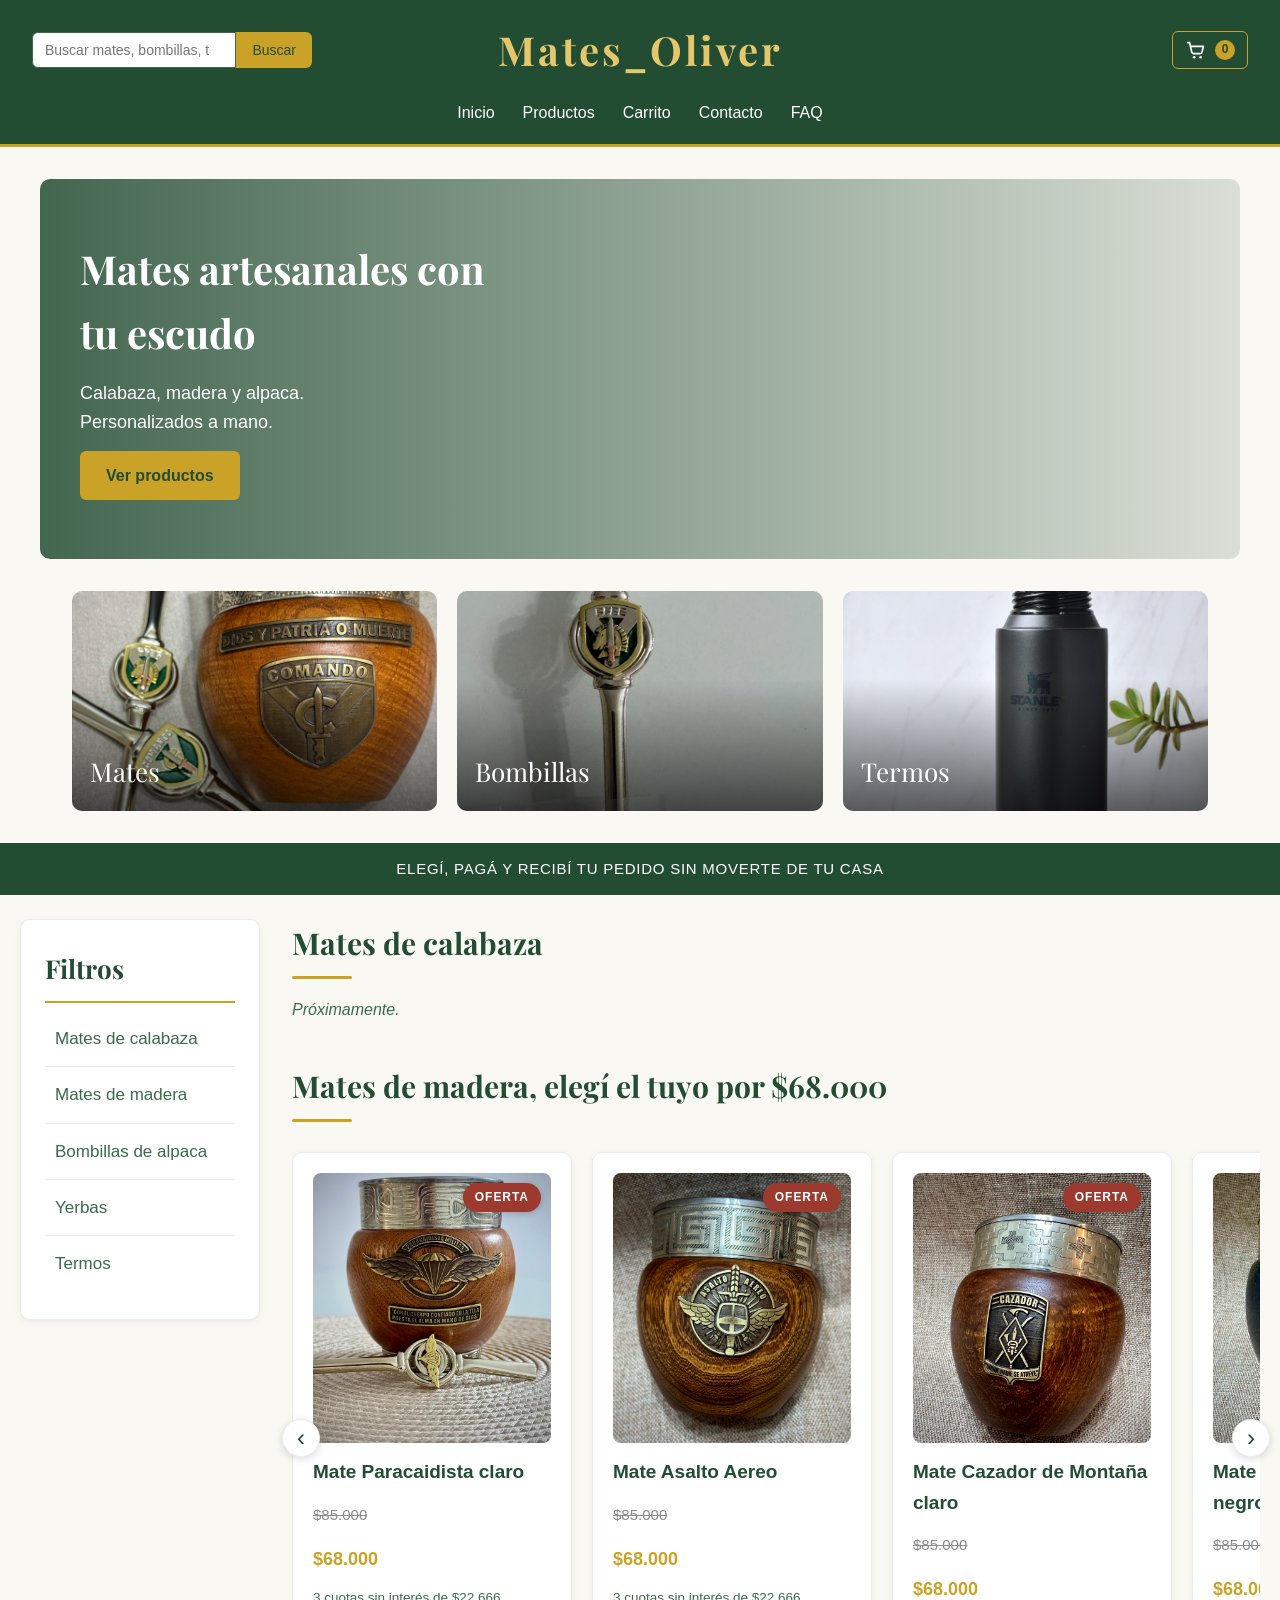
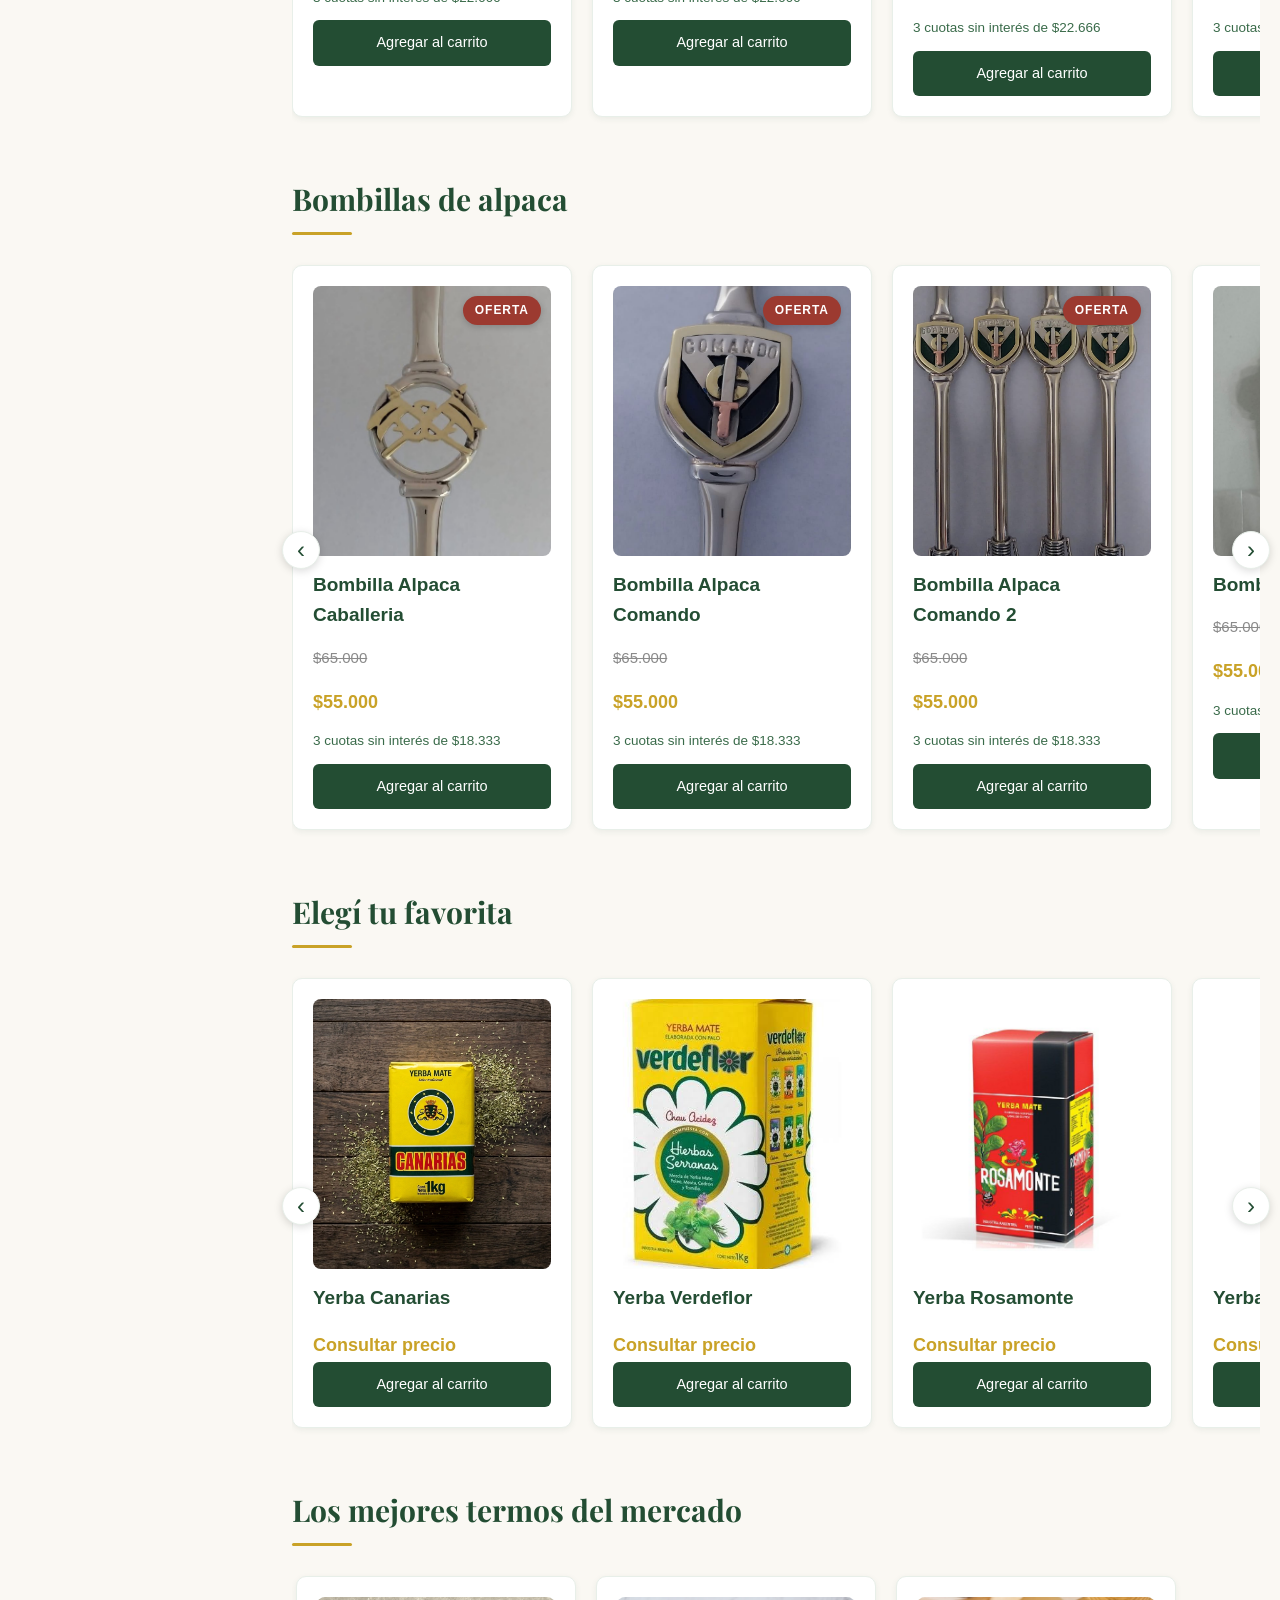
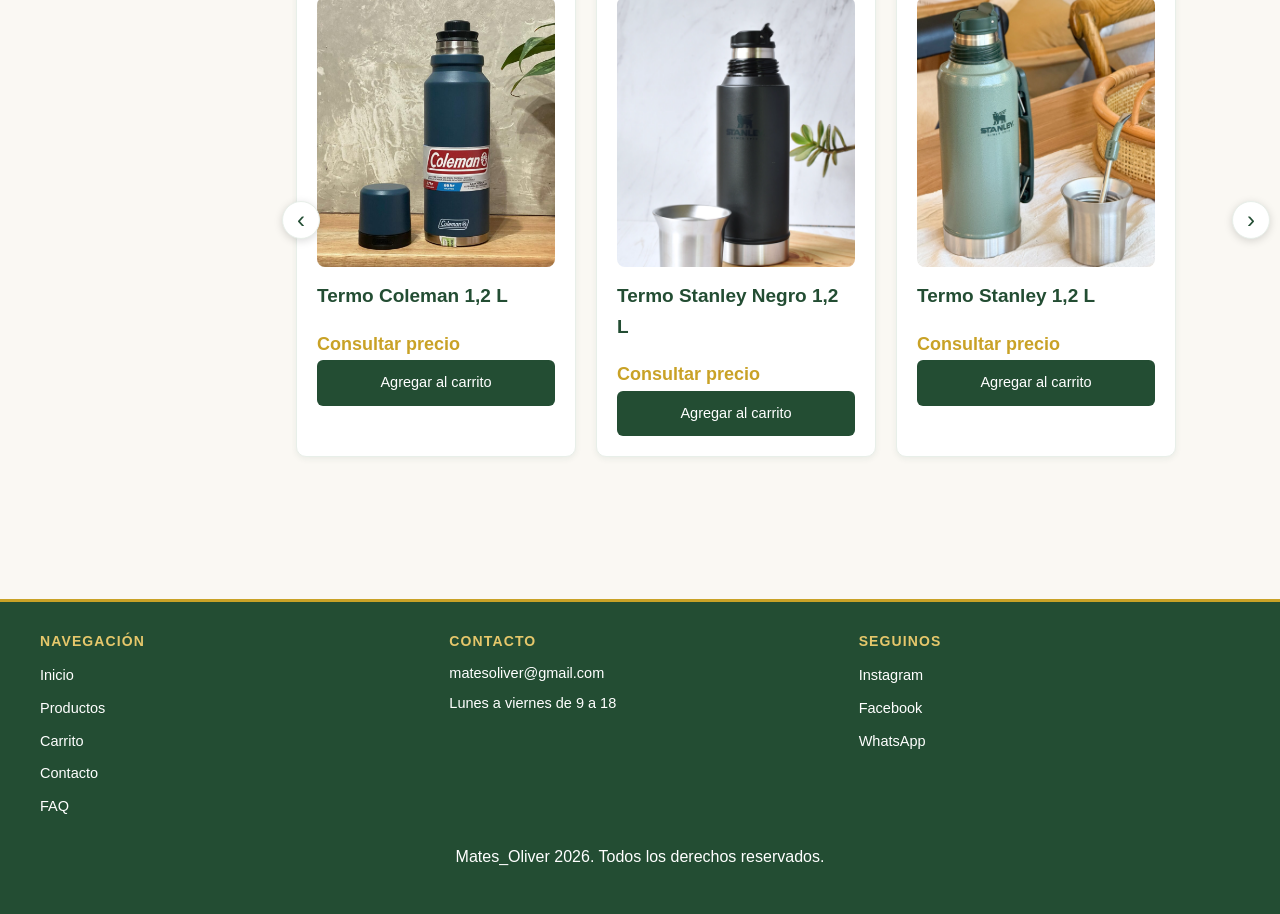
==== index.html @ e497d627 "Add FAQ link to navigation menu in multiple pages" ====
﻿<!DOCTYPE html>
<html lang="es">
<head>
  <meta charset="UTF-8">
  <meta name="viewport" content="width=device-width, initial-scale=1.0">
  <title>Mates_Oliver</title>
  <link href="https://fonts.googleapis.com/css2?family=Playfair+Display:wght@700&display=swap" rel="stylesheet">
  <link rel="stylesheet" href="style.css">
</head>
<body>

  <header>

    <div class="barra-superior">

      <form class="buscador" action="#" method="get" role="search">
        <label class="oculto" for="q">Buscar productos</label>
        <input type="search" id="q" name="q" placeholder="Buscar mates, bombillas, termos...">
        <button type="submit">Buscar</button>
      </form>

      <h1>Mates_Oliver</h1>

      <a class="carrito-link" href="carrito.html">
        <svg class="icono-carrito" viewBox="0 0 24 24" aria-hidden="true">
          <path d="M3 4h2l2.4 10.4a2 2 0 0 0 2 1.6h7.2a2 2 0 0 0 2-1.6L20 8H7"/>
          <circle cx="10" cy="20" r="1.4"/>
          <circle cx="17" cy="20" r="1.4"/>
        </svg>
        <span class="carrito-numero">0</span>
        <span class="oculto">productos en el carrito</span>
      </a>

    </div>

    <nav>
      <ul>
        <li><a href="index.html">Inicio</a></li>
        <li><a href="producto.html">Productos</a></li>
        <li><a href="carrito.html">Carrito</a></li>
        <li><a href="contacto.html">Contacto</a></li>
        <li><a href="faq.html">FAQ</a></li>
      </ul>
    </nav>

  </header>

  <section class="hero">
    <video src="fotos/video-header.mp4" autoplay muted loop playsinline></video>
    <div class="hero-texto">
      <h2>Mates artesanales con tu escudo</h2>
      <p>Calabaza, madera y alpaca. Personalizados a mano.</p>
      <a class="boton" href="#mates-madera">Ver productos</a>
    </div>
  </section>

  <section class="categorias">

    <a class="categoria" href="#mates-madera">
      <img src="fotos/mate-comando-claro.jpeg" alt="Mates">
      <span>Mates</span>
    </a>

    <a class="categoria" href="#bombillas-alpaca">
      <img src="fotos/bombilla-alpaca-ffee.jpeg" alt="Bombillas">
      <span>Bombillas</span>
    </a>

    <a class="categoria" href="#termos">
            <img src="fotos/termo-stanley-negro.jpeg" alt="Termos">
      <span>Termos</span>
    </a>

  </section>

  <p class="franja">Elegí, pagá y recibí tu pedido sin moverte de tu casa</p>

  <main>

    <aside>
      <h2>Filtros</h2>
      <ul>
        <li><a href="#mates-calabaza">Mates de calabaza</a></li>
        <li><a href="#mates-madera">Mates de madera</a></li>
        <li><a href="#bombillas-alpaca">Bombillas de alpaca</a></li>
        <li><a href="#yerbas">Yerbas</a></li>
        <li><a href="#termos">Termos</a></li>
      </ul>
    </aside>

    <div class="catalogo">

      <section id="mates-calabaza">
        <h2>Mates de calabaza</h2>
        <p class="proximamente">Próximamente.</p>
      </section>

      <section id="mates-madera">
        <h2>Mates de madera, elegí el tuyo por $68.000</h2>
        <div class="grilla">

          <article data-especialidad="Paracaidista" data-color="Claro">
            <img src="fotos/mata-paracaidista-claro.jpeg" alt="Mate Paracaidista claro">
            <h3>Mate Paracaidista claro</h3>
            <p class="precio-anterior">$85.000</p>
            <p class="precio">$68.000</p>
            <p class="cuotas">3 cuotas sin interés de $22.666</p>
            <a class="boton-comprar" href="carrito.html">Agregar al carrito</a>
          </article>

          <article data-especialidad="Asalto Aéreo" data-color="Natural">
            <img src="fotos/mate-asalto-aereo.jpeg" alt="Mate Asalto Aereo">
            <h3>Mate Asalto Aereo</h3>
            <p class="precio-anterior">$85.000</p>
            <p class="precio">$68.000</p>
            <p class="cuotas">3 cuotas sin interés de $22.666</p>
            <a class="boton-comprar" href="carrito.html">Agregar al carrito</a>
          </article>

          <article data-especialidad="Cazador de Montaña" data-color="Claro">
            <img src="fotos/mate-cazador-de-montana-claro.jpeg" alt="Mate Cazador de Montaña claro">
            <h3>Mate Cazador de Montaña claro</h3>
            <p class="precio-anterior">$85.000</p>
            <p class="precio">$68.000</p>
            <p class="cuotas">3 cuotas sin interés de $22.666</p>
            <a class="boton-comprar" href="carrito.html">Agregar al carrito</a>
          </article>

          <article data-especialidad="Cazador de Montaña" data-color="Negro">
            <img src="fotos/mate-cazador-de-montana-negro.jpeg" alt="Mate Cazador de Montaña negro">
            <h3>Mate Cazador de Montaña negro</h3>
            <p class="precio-anterior">$85.000</p>
            <p class="precio">$68.000</p>
            <p class="cuotas">3 cuotas sin interés de $22.666</p>
            <a class="boton-comprar" href="carrito.html">Agregar al carrito</a>
          </article>

          <article data-especialidad="Cazador de Monte" data-color="Claro">
            <img src="fotos/mate-cazador-de-monte-claro.jpeg" alt="Mate Cazador de Monte Claro">
            <h3>Mate Cazador de Monte Claro</h3>
            <p class="precio-anterior">$85.000</p>
            <p class="precio">$68.000</p>
            <p class="cuotas">3 cuotas sin interés de $22.666</p>
            <a class="boton-comprar" href="carrito.html">Agregar al carrito</a>
          </article>

          <article data-especialidad="Cazador de Monte" data-color="Negro">
            <img src="fotos/mate-cazador-de-monte-negro.jpeg" alt="Mate Cazador de Monte Negro">
            <h3>Mate Cazador de Monte Negro</h3>
            <p class="precio-anterior">$85.000</p>
            <p class="precio">$68.000</p>
            <p class="cuotas">3 cuotas sin interés de $22.666</p>
            <a class="boton-comprar" href="carrito.html">Agregar al carrito</a>
          </article>

          <article data-especialidad="Comando" data-color="Claro">
            <img src="fotos/mate-comando-claro.jpeg" alt="Mate Comando claro">
            <h3>Mate Comando claro</h3>
            <p class="precio-anterior">$85.000</p>
            <p class="precio">$68.000</p>
            <p class="cuotas">3 cuotas sin interés de $22.666</p>
            <a class="boton-comprar" href="carrito.html">Agregar al carrito</a>
          </article>

          <article data-especialidad="Monte" data-color="Claro">
            <img src="fotos/mate-monte-claro.jpeg" alt="Mate Monte claro">
            <h3>Mate Monte claro</h3>
            <p class="precio-anterior">$85.000</p>
            <p class="precio">$68.000</p>
            <p class="cuotas">3 cuotas sin interés de $22.666</p>
            <a class="boton-comprar" href="carrito.html">Agregar al carrito</a>
          </article>

          <article data-especialidad="Monte" data-color="Negro">
            <img src="fotos/mate-monte-negro.jpeg" alt="Mate Monte negro">
            <h3>Mate Monte negro</h3>
            <p class="precio-anterior">$85.000</p>
            <p class="precio">$68.000</p>
            <p class="cuotas">3 cuotas sin interés de $22.666</p>
            <a class="boton-comprar" href="carrito.html">Agregar al carrito</a>
          </article>

          <article data-especialidad="Paracaidista" data-color="Oscuro">
            <img src="fotos/mate-paracaidista-oscuro.jpeg" alt="Mate Paracaidista Oscuro">
            <h3>Mate Paracaidista Oscuro</h3>
            <p class="precio-anterior">$85.000</p>
            <p class="precio">$68.000</p>
            <p class="cuotas">3 cuotas sin interés de $22.666</p>
            <a class="boton-comprar" href="carrito.html">Agregar al carrito</a>
          </article>

        </div>
      </section>

      <section id="bombillas-alpaca">
        <h2>Bombillas de alpaca</h2>
        <div class="grilla">

          <article>
            <img src="fotos/bombilla-alpaca-caballeria.jpeg" alt="Bombilla Alpaca Caballeria">
            <h3>Bombilla Alpaca Caballeria</h3>
            <p class="precio-anterior">$65.000</p>
            <p class="precio">$55.000</p>
            <p class="cuotas">3 cuotas sin interés de $18.333</p>
            <a class="boton-comprar" href="carrito.html">Agregar al carrito</a>
          </article>

          <article>
            <img src="fotos/bombilla-alpaca-comando.jpeg" alt="Bombilla Alpaca Comando">
            <h3>Bombilla Alpaca Comando</h3>
            <p class="precio-anterior">$65.000</p>
            <p class="precio">$55.000</p>
            <p class="cuotas">3 cuotas sin interés de $18.333</p>
            <a class="boton-comprar" href="carrito.html">Agregar al carrito</a>
          </article>

          <article>
            <img src="fotos/bombilla-alpaca-comando-2.jpeg" alt="Bombilla Alpaca Comando 2">
            <h3>Bombilla Alpaca Comando 2</h3>
            <p class="precio-anterior">$65.000</p>
            <p class="precio">$55.000</p>
            <p class="cuotas">3 cuotas sin interés de $18.333</p>
            <a class="boton-comprar" href="carrito.html">Agregar al carrito</a>
          </article>

          <article>
            <img src="fotos/bombilla-alpaca-ffee.jpeg" alt="Bombilla Alpaca FFEE">
            <h3>Bombilla Alpaca FFEE</h3>
            <p class="precio-anterior">$65.000</p>
            <p class="precio">$55.000</p>
            <p class="cuotas">3 cuotas sin interés de $18.333</p>
            <a class="boton-comprar" href="carrito.html">Agregar al carrito</a>
          </article>

          <article>
            <img src="fotos/bombilla-alpaca-intendencia.jpeg" alt="Bombilla Alpaca Intendencia">
            <h3>Bombilla Alpaca Intendencia</h3>
            <p class="precio-anterior">$65.000</p>
            <p class="precio">$55.000</p>
            <p class="cuotas">3 cuotas sin interés de $18.333</p>
            <a class="boton-comprar" href="carrito.html">Agregar al carrito</a>
          </article>

          <article>
            <img src="fotos/bombilla-alpaca-asalto-aereo.jpeg" alt="Bombilla Alpaca asalto aereo">
            <h3>Bombilla Alpaca asalto aereo</h3>
            <p class="precio-anterior">$65.000</p>
            <p class="precio">$55.000</p>
            <p class="cuotas">3 cuotas sin interés de $18.333</p>
            <a class="boton-comprar" href="carrito.html">Agregar al carrito</a>
          </article>

          <article>
            <img src="fotos/bombilla-alpaca-cazador-de-montana.jpeg" alt="Bombilla Alpaca cazador de Montaña">
            <h3>Bombilla Alpaca cazador de Montaña</h3>
            <p class="precio-anterior">$65.000</p>
            <p class="precio">$55.000</p>
            <p class="cuotas">3 cuotas sin interés de $18.333</p>
            <a class="boton-comprar" href="carrito.html">Agregar al carrito</a>
          </article>

          <article>
            <img src="fotos/bombilla-alpaca-cazador-patagonico.jpeg" alt="Bombilla Alpaca cazador patagonico">
            <h3>Bombilla Alpaca cazador patagonico</h3>
            <p class="precio-anterior">$65.000</p>
            <p class="precio">$55.000</p>
            <p class="cuotas">3 cuotas sin interés de $18.333</p>
            <a class="boton-comprar" href="carrito.html">Agregar al carrito</a>
          </article>

          <article>
            <img src="fotos/bombilla-alpaca-educacion-fisica.jpeg" alt="Bombilla Alpaca educacion fisica">
            <h3>Bombilla Alpaca educacion fisica</h3>
            <p class="precio-anterior">$65.000</p>
            <p class="precio">$55.000</p>
            <p class="cuotas">3 cuotas sin interés de $18.333</p>
            <a class="boton-comprar" href="carrito.html">Agregar al carrito</a>
          </article>

          <article>
            <img src="fotos/bombilla-alpaca-paracaidista.jpeg" alt="Bombilla Alpaca paracaidista">
            <h3>Bombilla Alpaca paracaidista</h3>
            <p class="precio-anterior">$65.000</p>
            <p class="precio">$55.000</p>
            <p class="cuotas">3 cuotas sin interés de $18.333</p>
            <a class="boton-comprar" href="carrito.html">Agregar al carrito</a>
          </article>

        </div>
      </section>

      <section id="yerbas">
        <h2>Elegí tu favorita</h2>
        <div class="grilla">

           <article>
            <img src="fotos/yerba-canarias.jpeg" alt="Yerba Canarias">
            <h3>Yerba Canarias</h3>
            <p class="precio">Consultar precio</p>
            <a class="boton-comprar" href="carrito.html">Agregar al carrito</a>
          </article>

          <article>
            <img src="fotos/yerba-verdeflor.jpeg" alt="Yerba Verdeflor">
            <h3>Yerba Verdeflor</h3>
            <p class="precio">Consultar precio</p>
            <a class="boton-comprar" href="carrito.html">Agregar al carrito</a>
          </article>

          <article>
            <img src="fotos/yerba-rosamonte.jpeg" alt="Yerba Rosamonte">
            <h3>Yerba Rosamonte</h3>
            <p class="precio">Consultar precio</p>
            <a class="boton-comprar" href="carrito.html">Agregar al carrito</a>
          </article>

          <article>
            <img src="fotos/yerba-playadito.jpeg" alt="Yerba Playadito">
            <h3>Yerba Playadito</h3>
            <p class="precio">Consultar precio</p>
            <a class="boton-comprar" href="carrito.html">Agregar al carrito</a>
          </article>

        </div>
      </section>

      <section id="termos">
        <h2>Los mejores termos del mercado</h2>
        <div class="grilla">

          <article>
            <img src="fotos/termo-coleman.jpeg" alt="Termo Coleman de 1,2 litros">
            <h3>Termo Coleman 1,2 L</h3>
            <p class="precio">Consultar precio</p>
            <a class="boton-comprar" href="carrito.html">Agregar al carrito</a>
          </article>

          <article>
            <img src="fotos/termo-stanley-negro.jpeg" alt="Termo Stanley negro de 1,2 litros">
            <h3>Termo Stanley Negro 1,2 L</h3>
            <p class="precio">Consultar precio</p>
            <a class="boton-comprar" href="carrito.html">Agregar al carrito</a>
          </article>

          <article>
            <img src="fotos/termo-stanley-plateado.jpeg" alt="Termo Stanley plateado de 1,2 litros">
            <h3>Termo Stanley 1,2 L</h3>
            <p class="precio">Consultar precio</p>
            <a class="boton-comprar" href="carrito.html">Agregar al carrito</a>
          </article>

        </div>
      </section>

    </div>

  </main>

  <footer>

    <div class="pie-columnas">

      <div>
        <h3>Navegación</h3>
        <ul>
          <li><a href="index.html">Inicio</a></li>
          <li><a href="producto.html">Productos</a></li>
          <li><a href="carrito.html">Carrito</a></li>
          <li><a href="contacto.html">Contacto</a></li>
          <li><a href="faq.html">FAQ</a></li>
        </ul>
      </div>

      <div>
        <h3>Contacto</h3>
        <p>matesoliver@gmail.com</p>
        <p>Lunes a viernes de 9 a 18</p>
      </div>

      <div>
        <h3>Seguinos</h3>
        <ul>
          <li><a href="https://www.instagram.com">Instagram</a></li>
          <li><a href="https://www.facebook.com">Facebook</a></li>
          <li><a href="https://wa.me/">WhatsApp</a></li>
        </ul>
      </div>

    </div>

    <p>Mates_Oliver 2026. Todos los derechos reservados.</p>

    </footer>

  <div class="fondo-ficha" id="fondo-ficha">
    <div class="ficha">
      <button class="cerrar-ficha" type="button" aria-label="Cerrar ficha">&times;</button>

      <img class="ficha-foto" src="" alt="">
      <h3 class="ficha-titulo"></h3>
      <p class="ficha-subtitulo">Mate de Cedro + Virola de Alpaca + Escudo Personalizado</p>

      <div class="ficha-grupos">

        <div class="ficha-grupo">
          <h4>Materiales</h4>
          <ul>
            <li>Madera de cedro</li>
            <li>Virola de alpaca</li>
            <li>Escudo metálico personalizado</li>
          </ul>
        </div>

        <div class="ficha-grupo">
          <h4>Terminación</h4>
          <ul>
            <li>Color: <span class="ficha-color"></span></li>
            <li>Terminación artesanal</li>
            <li>Vetas naturales de la madera</li>
          </ul>
        </div>

        <div class="ficha-grupo">
          <h4>Personalización</h4>
          <ul>
            <li>Escudo según especialidad</li>
            <li>Especialidad: <span class="ficha-especialidad"></span></li>
          </ul>
        </div>

        <div class="ficha-grupo">
          <h4>Incluye</h4>
          <ul>
            <li>1 Mate</li>
            <li>1 Virola</li>
            <li>1 Escudo personalizado</li>
          </ul>
        </div>

      </div>

      <p class="ficha-precio"></p>
      <a class="boton-comprar" href="carrito.html">Agregar al carrito</a>
    </div>
  </div>

<script>
  const headerEl = document.querySelector('header');
  window.addEventListener('scroll', () => {
    headerEl.classList.toggle('header-chico', window.scrollY > 40);
  });

  document.querySelectorAll('.grilla').forEach(function (grilla) {
    const marco = document.createElement('div');
    marco.className = 'marco-carrusel';
    grilla.parentNode.insertBefore(marco, grilla);
    marco.appendChild(grilla);

    [['izq', '\u2039', -300, 'Ver productos anteriores'],
     ['der', '\u203A',  300, 'Ver más productos']].forEach(function (f) {
      const boton = document.createElement('button');
      boton.type = 'button';
      boton.className = 'flecha flecha-' + f[0];
      boton.textContent = f[1];
      boton.setAttribute('aria-label', f[3]);
      boton.addEventListener('click', function () {
        grilla.scrollBy({ left: f[2], behavior: 'smooth' });
      });
      marco.appendChild(boton);
    });
  });

  const fondoFicha = document.getElementById('fondo-ficha');

  document.querySelectorAll('.grilla article[data-especialidad]').forEach(function (tarjeta) {
    tarjeta.addEventListener('click', function (evento) {
      if (evento.target.closest('.boton-comprar')) return;

      const nombre = tarjeta.querySelector('h3').textContent;

      fondoFicha.querySelector('.ficha-foto').src = tarjeta.querySelector('img').src;
      fondoFicha.querySelector('.ficha-foto').alt = nombre;
      fondoFicha.querySelector('.ficha-titulo').textContent = nombre;
      fondoFicha.querySelector('.ficha-precio').textContent = tarjeta.querySelector('.precio').textContent;
      fondoFicha.querySelector('.ficha-color').textContent = tarjeta.dataset.color;
      fondoFicha.querySelector('.ficha-especialidad').textContent = tarjeta.dataset.especialidad;

      fondoFicha.classList.add('abierta');
      document.body.style.overflow = 'hidden';
    });
  });

  function cerrarFicha() {
    fondoFicha.classList.remove('abierta');
    document.body.style.overflow = '';
  }

  fondoFicha.querySelector('.cerrar-ficha').addEventListener('click', cerrarFicha);

  fondoFicha.addEventListener('click', function (evento) {
    if (evento.target === fondoFicha) cerrarFicha();
  });

  document.addEventListener('keydown', function (evento) {
    if (evento.key === 'Escape') cerrarFicha();
  });
</script>
</body>
</html>
---- style.css ----
/* ===== Paleta: verde y dorado ===== */
:root {
  --verde-oscuro: #234d33;
  --verde: #3a6b4a;
  --verde-claro: #e8efe9;
  --dorado: #c9a227;
  --dorado-claro: #e5c76b;
  --crema: #faf8f3;
  --texto: #2b2b2b;
  --rojo: #9c3a30;
}

/* ===== Base ===== */
* {
  box-sizing: border-box;
}

body {
  margin: 0;
  font-family: "Segoe UI", Arial, sans-serif;
  line-height: 1.6;
  color: var(--texto);
  background-color: var(--crema);
}

/* ===== Header ===== */
header {
  background-color: var(--verde-oscuro);
  color: #ffffff;
  padding: 18px 32px 0;
  text-align: center;
  border-bottom: 3px solid var(--dorado);
  position: sticky;
  top: 0;
  z-index: 100;
  transition: padding 0.25s ease, box-shadow 0.25s ease;
}

/* ===== Barra superior: buscador, logo, carrito ===== */
.barra-superior {
  display: flex;
  flex-wrap: wrap;
  align-items: center;
  gap: 16px;
  max-width: 1200px;
  margin: 0 auto 18px;
}

.barra-superior h1 {
  font-family: "Playfair Display", Georgia, serif;
  font-weight: 700;
  color: var(--dorado-claro);
  letter-spacing: 3px;
  order: 2;
  flex: 1 1 auto;
  text-align: center;
  font-size: 38px;
  margin: 0;
}

.buscador {
  order: 1;
  flex: 0 1 280px;
  display: flex;
}

.buscador input {
  flex: 1;
  min-width: 0;
  max-width: none;
  padding: 9px 12px;
  border: 1px solid var(--verde);
  border-radius: 6px 0 0 6px;
  font-family: inherit;
  font-size: 14px;
}

.buscador button {
  padding: 9px 16px;
  font-size: 14px;
  border-radius: 0 6px 6px 0;
  background-color: var(--dorado);
  color: var(--verde-oscuro);
}

.buscador button:hover {
  background-color: var(--dorado-claro);
}

.carrito-link {
  order: 3;
  flex: 0 0 auto;
  color: #ffffff;
  text-decoration: none;
  border: 1px solid var(--dorado);
  border-radius: 6px;
  padding: 8px 16px;
  font-size: 14px;
}

.carrito-link:hover {
  background-color: var(--dorado);
  color: var(--verde-oscuro);
}

.oculto {
  position: absolute;
  width: 1px;
  height: 1px;
  overflow: hidden;
  clip-path: inset(50%);
  white-space: nowrap;
}

/* ===== Nav ===== */
nav ul {
  list-style: none;
  margin: 0;
  padding: 0 0 18px 0;
  display: flex;
  flex-wrap: wrap;
  justify-content: center;
  gap: 28px;
}

nav a {
  color: #ffffff;
  text-decoration: none;
  padding-bottom: 4px;
  border-bottom: 2px solid transparent;
}

nav a:hover {
  border-bottom-color: var(--dorado);
}

/* ===== Banner principal ===== */
.hero {
  position: relative;
  max-width: 1200px;
  margin: 32px auto 0;
  border-radius: 10px;
  overflow: hidden;
}

.hero img,
.hero video {
  display: block;
  width: 100%;
  height: 380px;
  object-fit: cover;
}

.hero-texto {
  position: absolute;
  inset: 0;
  display: flex;
  flex-direction: column;
  justify-content: center;
  align-items: flex-start;
  gap: 14px;
  padding: 40px;
  background: linear-gradient(to right, rgba(35, 77, 51, 0.85), rgba(35, 77, 51, 0.15));
}

.hero-texto h2 {
  font-family: "Playfair Display", Georgia, serif;
  font-size: 40px;
  color: #ffffff;
  margin: 0;
  max-width: 16ch;
}

.hero-texto p {
  color: #ffffff;
  font-size: 18px;
  margin: 0;
  max-width: 34ch;
}

.boton {
  display: inline-block;
  background-color: var(--dorado);
  color: var(--verde-oscuro);
  text-decoration: none;
  font-weight: bold;
  padding: 12px 26px;
  border-radius: 6px;
}

.boton:hover {
  background-color: var(--dorado-claro);
}

/* ===== Tarjetas de categoria ===== */
.categorias {
  display: grid;
  grid-template-columns: repeat(auto-fit, minmax(240px, 1fr));
  gap: 20px;
  max-width: 1200px;
  margin: 32px auto;
  padding: 0 32px;
}

.categoria {
  position: relative;
  display: block;
  border-radius: 10px;
  overflow: hidden;
  text-decoration: none;
}

.categoria img {
  display: block;
  width: 100%;
  height: 220px;
  object-fit: cover;
  margin-bottom: 0;
}

.categoria span {
  position: absolute;
  inset: 0;
  display: flex;
  align-items: flex-end;
  padding: 18px;
  background: linear-gradient(to top, rgba(0, 0, 0, 0.62), transparent 60%);
  color: #ffffff;
  font-family: "Playfair Display", Georgia, serif;
  font-size: 26px;
}

.categoria:hover span {
  background: linear-gradient(to top, rgba(35, 77, 51, 0.78), transparent 60%);
}

/* ===== Franja de envio ===== */
.franja {
  background-color: var(--verde-oscuro);
  color: #ffffff;
  text-align: center;
  margin: 0;
  padding: 14px 20px;
  font-size: 15px;
  letter-spacing: 0.05em;
  text-transform: uppercase;
}

/* ===== Layout: filtros izquierda, catalogo centro ===== */
html {
  scroll-behavior: smooth;
}

main {
  display: flex;
  flex-wrap: wrap;
  gap: 32px;
  padding: 32px;
  align-items: flex-start;
  max-width: 1200px;
  margin: 0 auto;
}

aside {
  flex: 1 1 280px;
  min-width: 0;
  background-color: #ffffff;
  border: 1px solid var(--verde-claro);
  border-radius: 10px;
  padding: 28px 24px;
  box-shadow: 0 2px 6px rgba(35, 77, 51, 0.07);
}

aside h2 {
  font-family: "Playfair Display", Georgia, serif;
  margin-top: 0;
  margin-bottom: 8px;
  font-size: 26px;
  color: var(--verde-oscuro);
  border-bottom: 2px solid var(--dorado);
  padding-bottom: 12px;
}

aside ul {
  list-style: none;
  margin: 0;
  padding: 0;
}

aside li {
  padding: 0;
  border-bottom: 1px solid var(--verde-claro);
}

aside li:last-child {
  border-bottom: none;
}

aside a {
  display: block;
  padding: 14px 10px;
  border-radius: 6px;
  font-size: 17px;
  color: var(--verde);
  text-decoration: none;
  transition: background-color 0.2s, padding-left 0.2s;
}

aside a:hover {
  background-color: var(--verde-claro);
  color: var(--verde-oscuro);
  padding-left: 18px;
}

.catalogo {
  flex: 3 1 420px;
  min-width: 0;
}

.catalogo section {
  margin-bottom: 40px;
  scroll-margin-top: 20px;
}

section h2 {
  font-family: "Playfair Display", Georgia, serif;
  font-size: 30px;
  margin-top: 0;
  margin-bottom: 18px;
  color: var(--verde-oscuro);
}

/* ===== Grilla de productos ===== */
.grilla {
  display: flex;
  flex-wrap: wrap;
  gap: 20px;
}

.grilla article {
  flex: 1 1 260px;
  max-width: 320px;
  margin-bottom: 0;
}

.grilla article h3 {
  font-size: 19px;
}

/* ===== Tarjeta de producto ===== */
article {
  background-color: #ffffff;
  border: 1px solid var(--verde-claro);
  border-radius: 10px;
  padding: 20px;
  margin-bottom: 20px;
  box-shadow: 0 2px 6px rgba(35, 77, 51, 0.07);
  transition: box-shadow 0.2s, transform 0.2s;
}

article:hover {
  border-color: var(--dorado-claro);
  box-shadow: 0 6px 16px rgba(35, 77, 51, 0.14);
  transform: translateY(-3px);
}

article h3 {
  margin: 0 0 8px 0;
  color: var(--verde-oscuro);
}

article img {
  display: block;
  width: 100%;
  height: 270px;
  object-fit: cover;
  border-radius: 8px;
  margin-bottom: 14px;
}

/* ===== Precios y boton de compra ===== */
.precio-anterior {
  color: var(--texto);
  opacity: 0.55;
  text-decoration: line-through;
  font-size: 15px;
  margin-bottom: 2px;
}

.precio {
  color: var(--dorado);
  font-weight: bold;
  font-size: 18px;
  margin-bottom: 2px;
}

.cuotas {
  font-size: 13.5px;
  color: var(--verde);
  margin-bottom: 12px;
}

.boton-comprar {
  display: block;
  text-align: center;
  background-color: var(--verde-oscuro);
  color: #ffffff;
  text-decoration: none;
  padding: 11px 16px;
  border-radius: 6px;
  font-size: 14.5px;
}

.boton-comprar:hover {
  background-color: var(--dorado);
  color: var(--verde-oscuro);
}

.proximamente {
  color: var(--verde);
  font-style: italic;
}

/* ===== Tabla del carrito ===== */
.tabla-scroll {
  overflow-x: auto;
  margin-bottom: 20px;
}

table {
  border-collapse: collapse;
  width: 100%;
  background-color: #ffffff;
}

th {
  background-color: var(--verde-claro);
  color: var(--verde-oscuro);
}

th, td {
  border: 1px solid var(--verde-claro);
  padding: 12px;
  text-align: left;
}

/* ===== Formularios ===== */
input, textarea {
  width: 100%;
  max-width: 400px;
  padding: 10px;
  border: 1px solid var(--verde-claro);
  border-radius: 6px;
  font-family: inherit;
}

button {
  background-color: var(--verde-oscuro);
  color: #ffffff;
  border: none;
  border-radius: 6px;
  padding: 12px 28px;
  font-size: 15px;
  cursor: pointer;
}

button:hover {
  background-color: var(--dorado);
}

.eliminar {
  background-color: transparent;
  color: var(--rojo);
  border: 1px solid var(--rojo);
  border-radius: 6px;
  padding: 8px 16px;
  font-size: 14px;
  cursor: pointer;
  transition: background-color 0.2s, color 0.2s;
}

.eliminar:hover {
  background-color: var(--rojo);
  color: #ffffff;
}

/* ===== Footer ===== */
footer {
  background-color: var(--verde-oscuro);
  color: #ffffff;
  padding: 28px 32px;
  text-align: center;
  margin-top: 60px;
  border-top: 3px solid var(--dorado);
}

.pie-columnas {
  display: grid;
  grid-template-columns: repeat(auto-fit, minmax(200px, 1fr));
  gap: 28px;
  max-width: 1200px;
  margin: 0 auto 26px;
  text-align: left;
}

.pie-columnas h3 {
  color: var(--dorado-claro);
  font-size: 14px;
  text-transform: uppercase;
  letter-spacing: 0.08em;
  margin: 0 0 10px;
}

.pie-columnas ul {
  list-style: none;
  margin: 0;
  padding: 0;
  display: flex;
  flex-direction: column;
  gap: 7px;
}

.pie-columnas a {
  color: #ffffff;
  text-decoration: none;
  font-size: 14.5px;
}

.pie-columnas a:hover {
  color: var(--dorado-claro);
}

.pie-columnas p {
  font-size: 14.5px;
  margin: 0 0 6px;
}

/* ===== Panel de administracion ===== */
.aviso-panel {
  background-color: var(--dorado-claro);
  color: var(--verde-oscuro);
  padding: 12px 18px;
  border-radius: 8px;
  margin-bottom: 24px;
  font-size: 15px;
}

.form-panel {
  display: grid;
  grid-template-columns: repeat(auto-fit, minmax(220px, 1fr));
  gap: 16px 20px;
  background-color: #ffffff;
  border: 1px solid var(--verde-claro);
  border-radius: 10px;
  padding: 22px;
  margin-bottom: 32px;
}

.campo {
  display: flex;
  flex-direction: column;
  gap: 5px;
}

.campo label {
  font-size: 14px;
  font-weight: 600;
  color: var(--verde-oscuro);
}

.campo input,
.campo select,
.campo textarea {
  max-width: none;
}

.ancho-total {
  grid-column: 1 / -1;
}

/* ===== Responsive ===== */
@media (max-width: 700px) {
  header, main, footer {
    padding: 18px 16px;
  }

  .barra-superior h1 {
    order: 1;
    flex: 1 1 100%;
    font-size: 32px;
    letter-spacing: 1px;
  }

  .buscador {
    order: 2;
    flex: 1 1 100%;
  }

  .carrito-link {
    order: 3;
    margin: 0 auto;
  }

  nav ul {
    gap: 16px;
  }

  .hero {
    margin-top: 20px;
  }

  .hero img,
  .hero video {
    height: 260px;
  }

  .hero-texto {
    padding: 24px;
  }

  .hero-texto h2 {
    font-size: 28px;
  }

  .categorias {
    padding: 0 16px;
  }

  th, td {
    padding: 10px 8px;
    font-size: 14px;
  }

  .eliminar {
    padding: 6px 10px;
    font-size: 13px;
  }
}

/* ===== Ajuste: buscador a la izquierda, nombre al centro ===== */
.barra-superior {
  display: grid;
  grid-template-columns: 1fr auto 1fr;
  align-items: center;
  gap: 16px;
  max-width: none;
  margin: 0 0 18px 0;
}

.buscador {
  justify-self: start;
  width: 280px;
  max-width: 100%;
}

.barra-superior h1 {
  justify-self: center;
  margin: 0;
  font-size: 40px;
}

.carrito-link {
  justify-self: end;
}

@media (max-width: 700px) {
  .barra-superior {
    grid-template-columns: 1fr;
    justify-items: center;
    gap: 12px;
  }

  .buscador {
    justify-self: center;
    width: 100%;
  }

  .carrito-link {
    justify-self: center;
  }
}

/* ===== Clase 4: position, transiciones y animaciones ===== */

/* 1. El hover de la tarjeta, con el scale que pide la clase */
article:hover {
  transform: translateY(-4px) scale(1.02);
}

/* 2. Cartel de OFERTA sobre la foto */
article {
  position: relative;
}

article:has(.precio-anterior)::before {
  content: "OFERTA";
  position: absolute;
  top: 30px;
  right: 30px;
  z-index: 2;
  background-color: var(--rojo);
  color: #ffffff;
  font-size: 12px;
  font-weight: bold;
  letter-spacing: 0.08em;
  padding: 5px 12px;
  border-radius: 999px;
  box-shadow: 0 2px 6px rgba(0, 0, 0, 0.18);
}

/* 3. Rayita dorada abajo del titulo de cada categoria */
.catalogo section h2 {
  position: relative;
  padding-bottom: 12px;
}

.catalogo section h2::after {
  content: "";
  position: absolute;
  left: 0;
  bottom: 0;
  width: 60px;
  height: 3px;
  border-radius: 2px;
  background-color: var(--dorado);
  transition: width 0.3s ease;
}

.catalogo section:hover h2::after {
  width: 130px;
}

/* 4. Entrada de las tarjetas al cargar la pagina */
@keyframes aparecer {
  from {
    opacity: 0;
    transform: translateY(20px);
  }
  to {
    opacity: 1;
    transform: translateY(0);
  }
}

.grilla article {
  animation: aparecer 0.5s ease-out backwards;
}

.grilla article:nth-child(1)  { animation-delay: 0.05s; }
.grilla article:nth-child(2)  { animation-delay: 0.10s; }
.grilla article:nth-child(3)  { animation-delay: 0.15s; }
.grilla article:nth-child(4)  { animation-delay: 0.20s; }
.grilla article:nth-child(5)  { animation-delay: 0.25s; }
.grilla article:nth-child(6)  { animation-delay: 0.30s; }
.grilla article:nth-child(7)  { animation-delay: 0.35s; }
.grilla article:nth-child(8)  { animation-delay: 0.40s; }
.grilla article:nth-child(9)  { animation-delay: 0.45s; }
.grilla article:nth-child(10) { animation-delay: 0.50s; }

/* 5. Respetar a quien tiene el movimiento desactivado */
@media (prefers-reduced-motion: reduce) {
  .grilla article {
    animation: none;
  }

  article,
  .catalogo section h2::after {
    transition: none;
  }
}

/* =====  carrusel de productos ===== */

.grilla {
  flex-wrap: nowrap;
  overflow-x: auto;
  scroll-snap-type: x mandatory;
  scroll-behavior: smooth;
  padding: 12px 4px 18px;
  scrollbar-width: thin;
  scrollbar-color: var(--dorado) var(--verde-claro);
}

.grilla article {
  flex: 0 0 280px;
  max-width: 280px;
  scroll-snap-align: start;
}

/* La barrita de abajo, pintada con los colores de la tienda */
.grilla::-webkit-scrollbar {
  height: 9px;
}

.grilla::-webkit-scrollbar-track {
  background-color: var(--verde-claro);
  border-radius: 999px;
}

.grilla::-webkit-scrollbar-thumb {
  background-color: var(--dorado);
  border-radius: 999px;
}

.grilla::-webkit-scrollbar-thumb:hover {
  background-color: var(--verde);
}

/* ===== Filtros a la izquierda, productos al costado ===== */
main {
  flex-wrap: nowrap;
  max-width: none;
  margin: 0;
  padding: 24px 20px;
}

aside {
  flex: 0 0 240px;
}

.catalogo {
  flex: 1 1 0;
  min-width: 0;
}

@media (max-width: 560px) {
  main {
    flex-wrap: wrap;
  }

  aside {
    flex: 1 1 100%;
  }
}

/* ===== Ícono del carrito ===== */
.carrito-link {
  display: inline-flex;
  align-items: center;
  gap: 8px;
  padding: 7px 12px;
}

.icono-carrito {
  width: 22px;
  height: 22px;
  fill: none;
  stroke: currentColor;
  stroke-width: 1.8;
  stroke-linecap: round;
  stroke-linejoin: round;
}

.icono-carrito circle {
  fill: currentColor;
  stroke: none;
}

.carrito-numero {
  display: inline-flex;
  align-items: center;
  justify-content: center;
  min-width: 20px;
  height: 20px;
  padding: 0 6px;
  border-radius: 999px;
  background-color: var(--dorado);
  color: var(--verde-oscuro);
  font-size: 12px;
  font-weight: bold;
}

.carrito-link:hover .carrito-numero {
  background-color: var(--verde-oscuro);
  color: var(--dorado-claro);
}
/* ===== Clase 4 (parte 3): flechas del carrusel ===== */

/* El marco es el que le da el "punto de referencia" a las flechas.
   Sin position: relative acá, las flechas se irían al borde de la pantalla. */
.marco-carrusel {
  position: relative;
}

.flecha {
  position: absolute;
  top: 50%;
  transform: translateY(-50%);
  z-index: 3;

  width: 38px;
  height: 38px;
  border: 1px solid var(--verde-claro);
  border-radius: 50%;

  background-color: #ffffff;
  color: var(--verde-oscuro);
  font-size: 24px;
  line-height: 1;
  cursor: pointer;

  box-shadow: 0 2px 8px rgba(0, 0, 0, 0.15);
  transition: background-color 0.25s ease, color 0.25s ease, transform 0.25s ease;
}

.flecha:hover {
  background-color: var(--verde-oscuro);
  color: var(--dorado-claro);
  transform: translateY(-50%) scale(1.1);
}

.flecha-izq { left: -10px; }
.flecha-der { right: -10px; }

/* En pantallas chicas no hacen falta: ahí se arrastra con el dedo */
@media (max-width: 560px) {
  .flecha { display: none; }
}

@media (prefers-reduced-motion: reduce) {
  .flecha { transition: none; }
}
/* ===== Clase 4 (parte 4): ficha de producto ===== */

/* El fondo oscuro que tapa toda la pantalla.
   position: fixed lo clava a la ventana: no se mueve aunque hagas scroll.
   z-index 200 porque el header tiene 100 y tiene que quedar abajo. */
.fondo-ficha {
  position: fixed;
  top: 0;
  left: 0;
  right: 0;
  bottom: 0;
  z-index: 200;

  background-color: rgba(20, 30, 22, 0.55);

  display: flex;
  align-items: center;
  justify-content: center;
  padding: 20px;

  opacity: 0;
  visibility: hidden;
  transition: opacity 0.25s ease, visibility 0.25s ease;
}

.fondo-ficha.abierta {
  opacity: 1;
  visibility: visible;
}

.ficha {
  position: relative;
  width: 100%;
  max-width: 620px;
  max-height: 88vh;
  overflow-y: auto;

  background-color: var(--crema);
  border-radius: 14px;
  padding: 26px 28px 28px;
  box-shadow: 0 16px 40px rgba(0, 0, 0, 0.3);

  transform: translateY(18px) scale(0.97);
  transition: transform 0.25s ease;
}

.fondo-ficha.abierta .ficha {
  transform: translateY(0) scale(1);
}

.cerrar-ficha {
  position: absolute;
  top: 10px;
  right: 12px;
  width: 34px;
  height: 34px;

  border: none;
  border-radius: 50%;
  background-color: var(--verde-claro);
  color: var(--verde-oscuro);
  font-size: 24px;
  line-height: 1;
  cursor: pointer;

  transition: background-color 0.2s ease, color 0.2s ease;
}

.cerrar-ficha:hover {
  background-color: var(--verde-oscuro);
  color: var(--dorado-claro);
}

.ficha-foto {
  display: block;
  width: 100%;
  max-width: 260px;
  height: 200px;
  object-fit: cover;
  border-radius: 10px;
  margin: 0 auto 14px;
}

.ficha-titulo {
  margin: 0 0 4px;
  text-align: center;
  color: var(--verde-oscuro);
  font-size: 22px;
}

.ficha-subtitulo {
  margin: 0 0 20px;
  text-align: center;
  color: var(--verde);
  font-size: 14px;
}

.ficha-grupos {
  display: flex;
  flex-wrap: wrap;
  gap: 16px;
}

.ficha-grupo {
  flex: 1 1 240px;
  background-color: #ffffff;
  border: 1px solid var(--verde-claro);
  border-radius: 10px;
  padding: 14px 16px;
}

.ficha-grupo h4 {
  margin: 0 0 8px;
  padding-bottom: 6px;
  border-bottom: 2px solid var(--dorado);
  color: var(--verde-oscuro);
  font-size: 15px;
}

.ficha-grupo ul {
  margin: 0;
  padding-left: 18px;
  font-size: 14px;
  line-height: 1.7;
}

.ficha-precio {
  margin: 20px 0 14px;
  text-align: center;
  font-size: 26px;
  font-weight: bold;
  color: var(--verde-oscuro);
}

.ficha .boton-comprar {
  display: block;
  text-align: center;
}

/* Que se note que la tarjeta se puede apretar */
.grilla article[data-especialidad] {
  cursor: pointer;
}

@media (prefers-reduced-motion: reduce) {
  .fondo-ficha,
  .ficha,
  .cerrar-ficha {
    transition: none;
  }
}
/* Ajuste: achico la foto y los espacios para que el boton de comprar
   entre sin tener que scrollear dentro del cartel */
.ficha-foto {
  max-width: 200px;
  height: 150px;
  margin-bottom: 10px;
}

.ficha-subtitulo {
  margin-bottom: 14px;
}

.ficha-precio {
  margin: 14px 0 10px;
}

/* La regla general de button (linea 457) le mete padding 12px 28px y eso
   deformaba las flechas: quedaban ovaladas en vez de redondas */
.flecha {
  padding: 0;
  box-sizing: border-box;
}

/* ===== Página de preguntas frecuentes ===== */
.faq-contenido {
  max-width: 820px;
  margin: 0 auto;
}

.faq-bajada {
  margin-bottom: 26px;
  color: var(--verde);
}

.faq-grupo {
  margin-bottom: 34px;
}

.faq-grupo > h3 {
  margin-bottom: 14px;
  padding-bottom: 8px;
  border-bottom: 2px solid var(--dorado);
  color: var(--verde-oscuro);
  font-size: 19px;
}

.faq-item {
  margin-bottom: 10px;
  background-color: #ffffff;
  border: 1px solid var(--verde-claro);
  border-radius: 10px;
  overflow: hidden;
}

.faq-item summary {
  position: relative;
  padding: 14px 46px 14px 18px;
  cursor: pointer;
  font-weight: bold;
  color: var(--verde-oscuro);
  list-style: none;
  transition: background-color 0.2s ease;
}

/* Saca la flechita gris que Chrome y Safari ponen por defecto */
.faq-item summary::-webkit-details-marker {
  display: none;
}

.faq-item summary:hover {
  background-color: var(--verde-claro);
}

/* El + de la derecha. Cuando la pregunta se abre, el navegador le pone
   el atributo "open" solo y yo lo aprovecho para cambiarlo por un − */
.faq-item summary::after {
  content: "+";
  position: absolute;
  top: 50%;
  right: 18px;
  transform: translateY(-50%);
  font-size: 22px;
  line-height: 1;
  color: var(--dorado);
}

.faq-item[open] summary::after {
  content: "\2212";
}

.faq-item[open] summary {
  background-color: var(--verde-claro);
}

.faq-respuesta {
  padding: 14px 18px 16px;
  border-top: 1px solid var(--verde-claro);
  line-height: 1.7;
}

.faq-respuesta p {
  margin: 0 0 10px;
}

.faq-respuesta ul {
  margin: 0 0 10px;
  padding-left: 20px;
}

.faq-aviso {
  padding: 12px 14px;
  border-left: 4px solid var(--rojo);
  background-color: #fdf3f2;
  border-radius: 0 6px 6px 0;
}

@media (prefers-reduced-motion: reduce) {
  .faq-item summary {
    transition: none;
  }
}
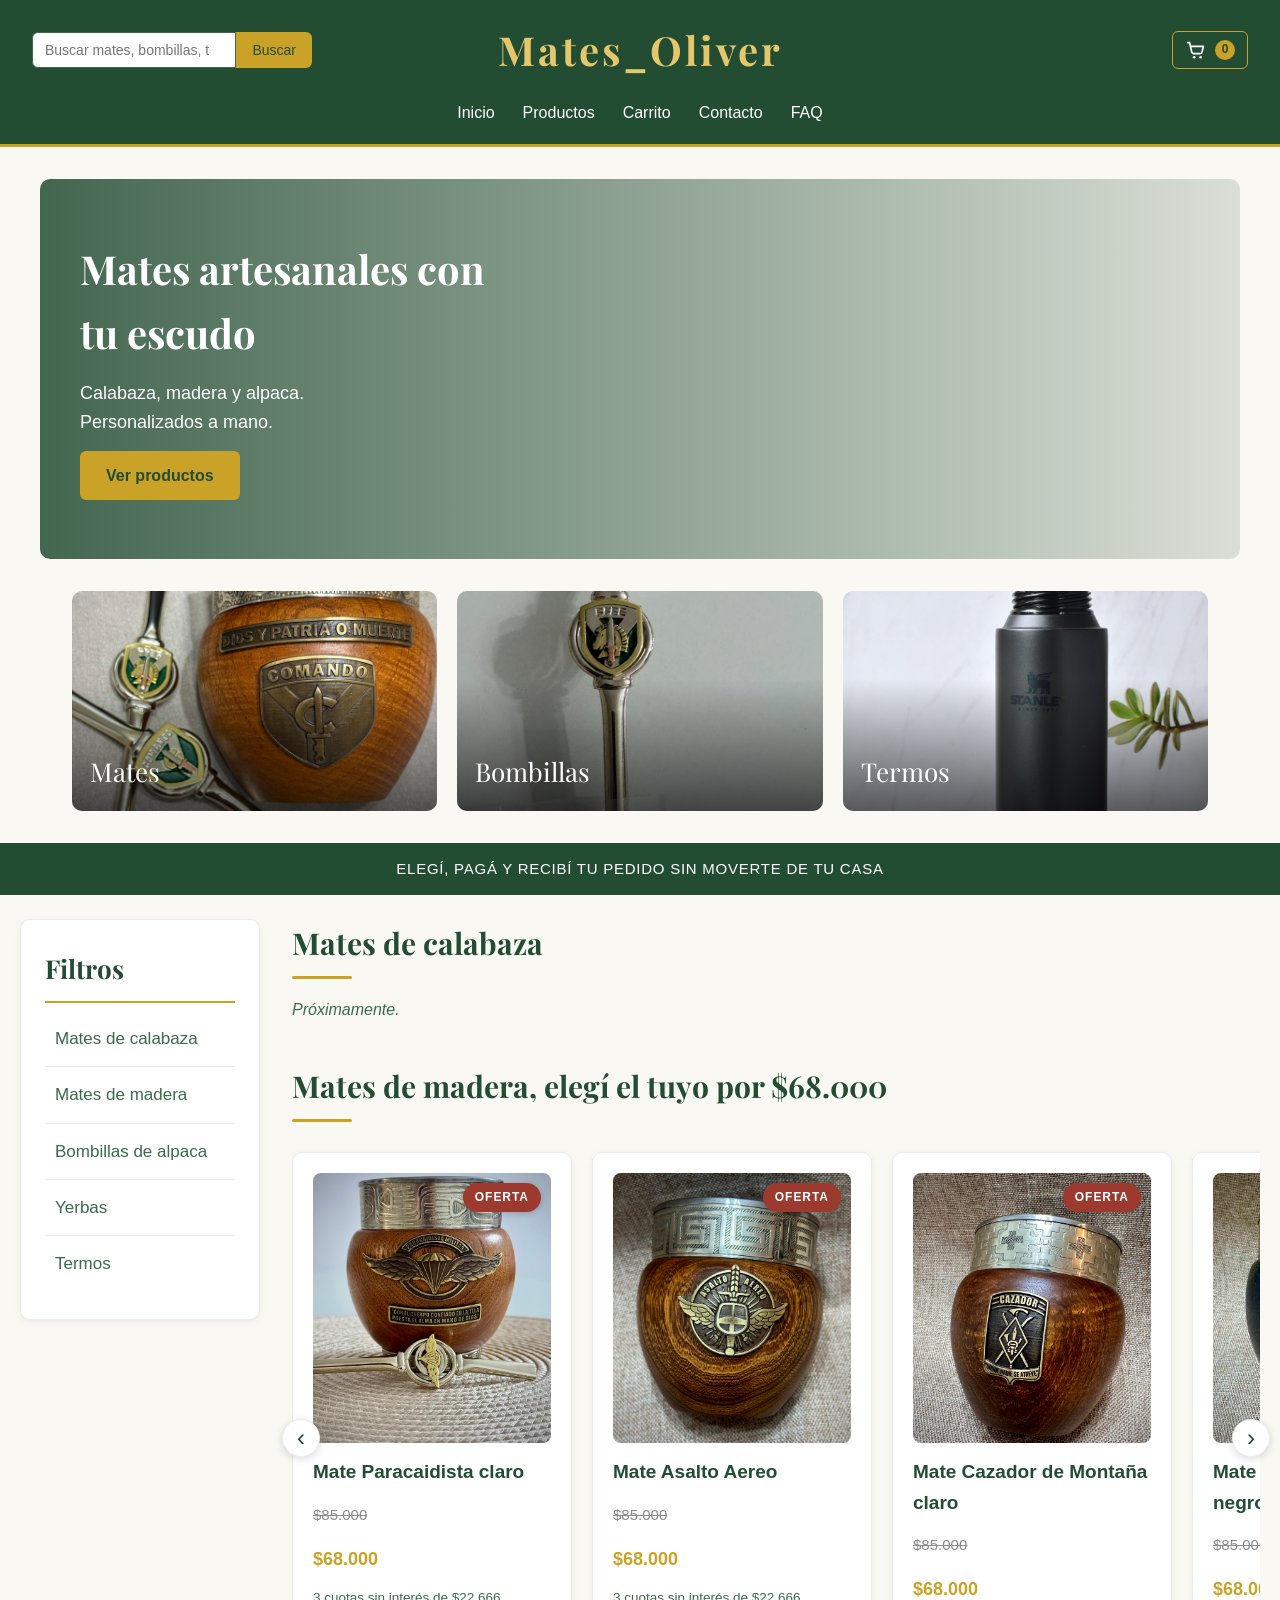
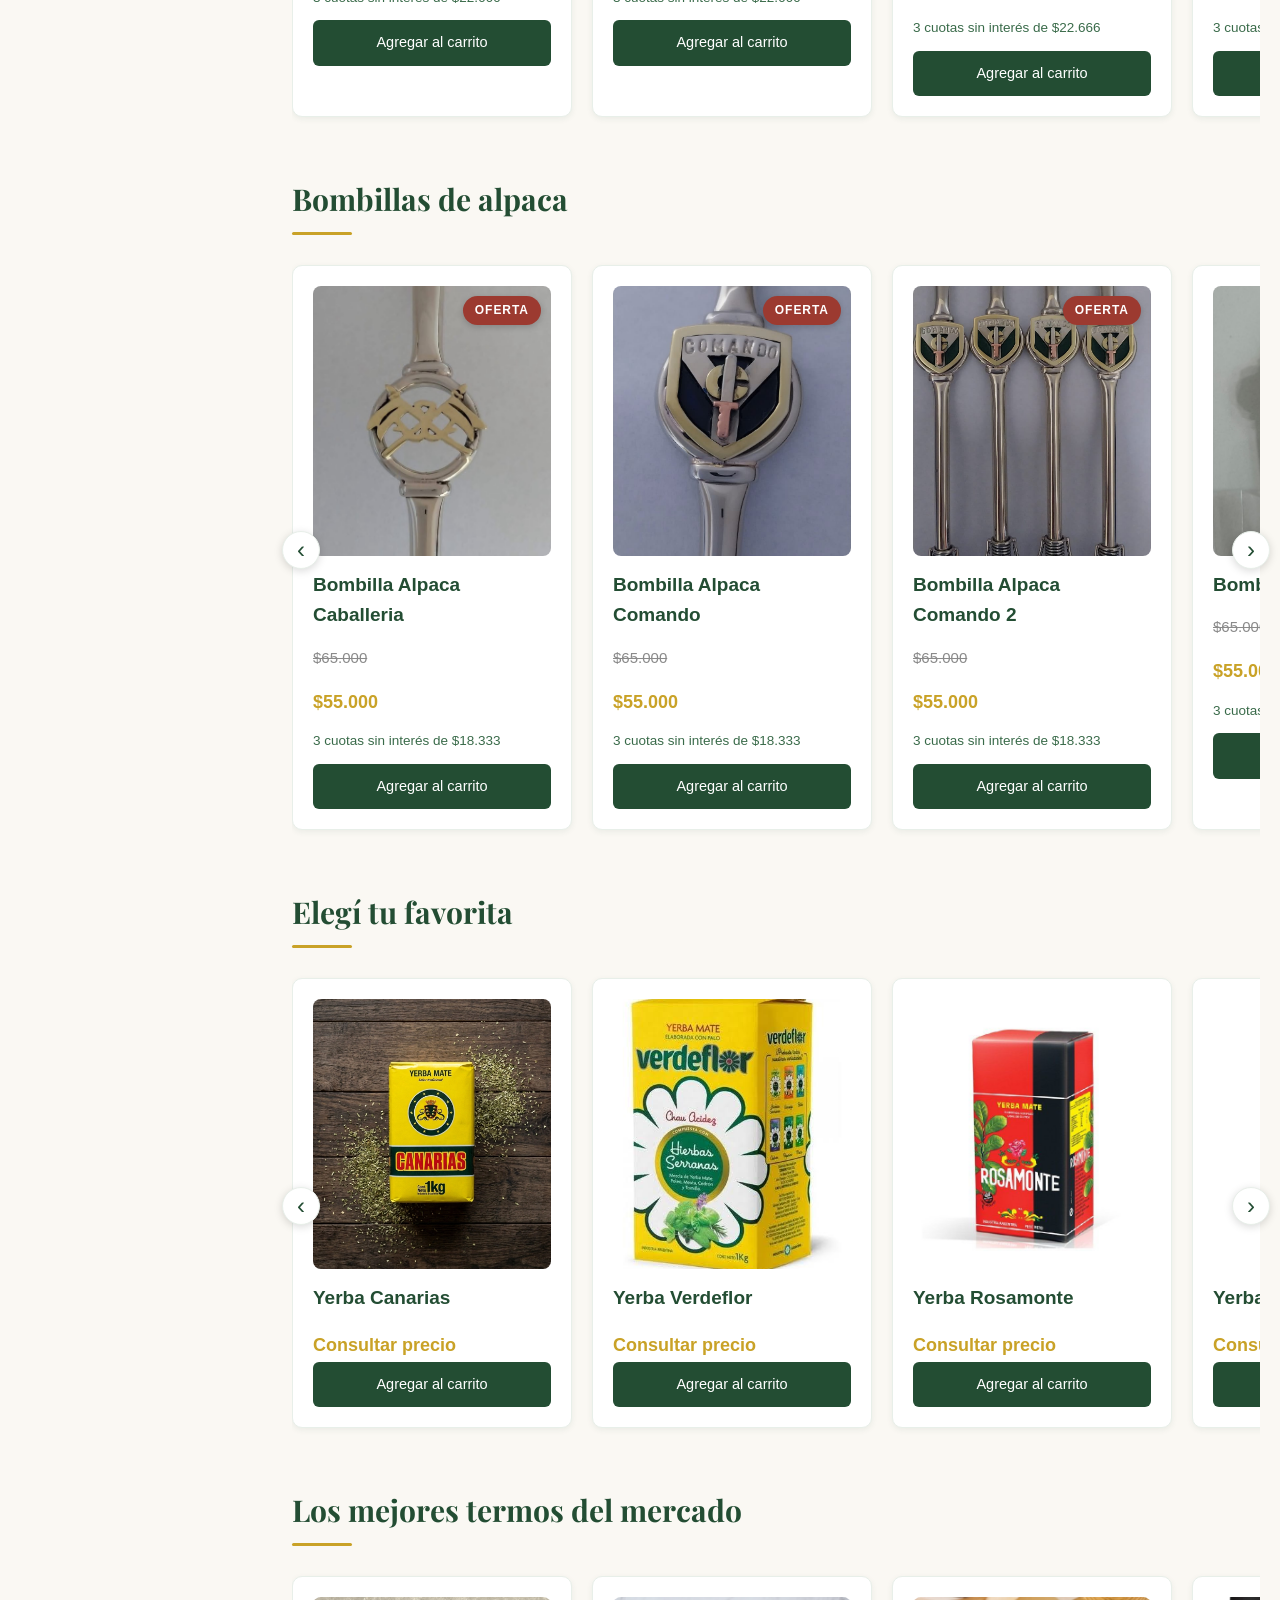
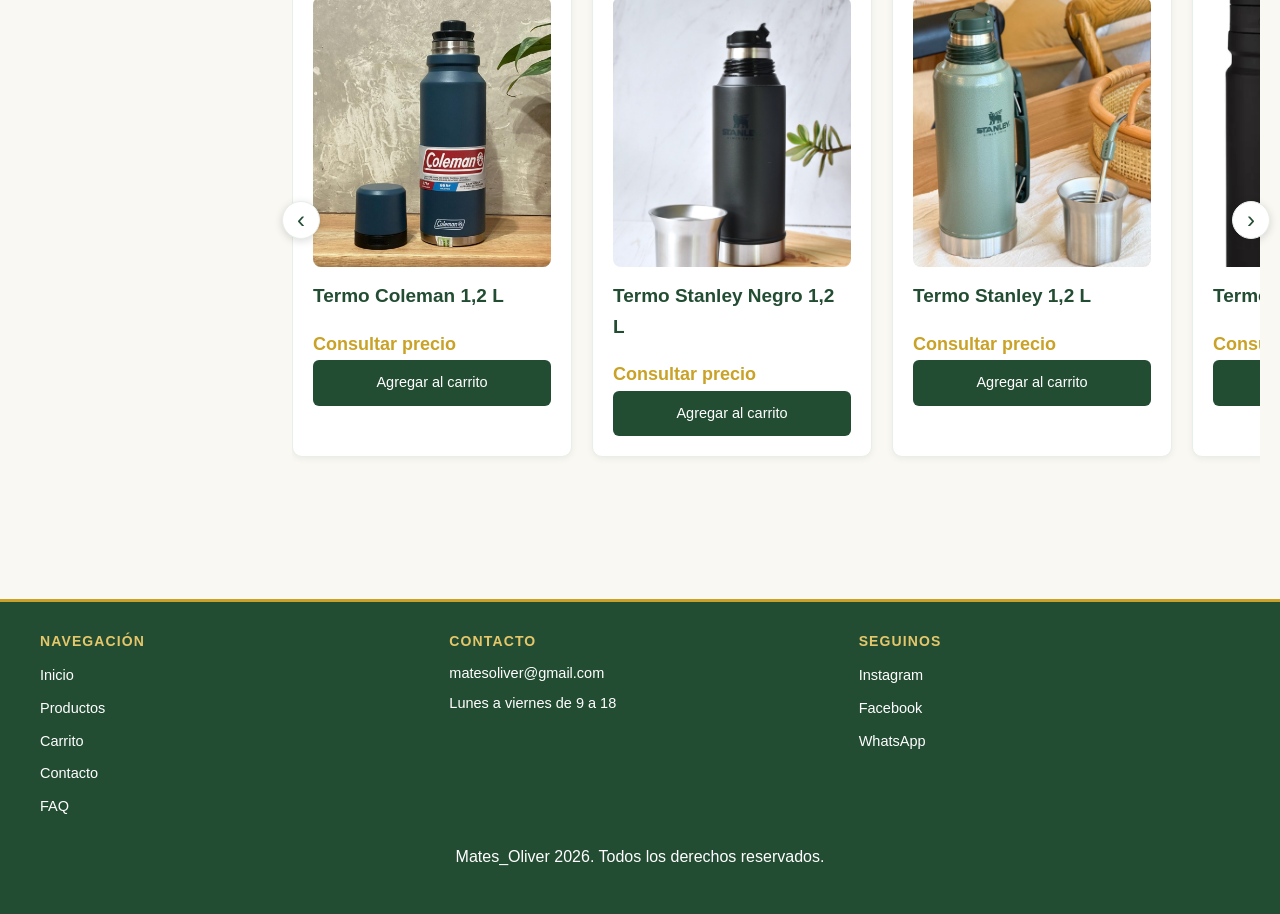
==== commit e87dc5b8: "Agrega 4 yerbas y 4 termos nuevos al catalogo" ====
--- a/index.html
+++ b/index.html
@@ -319,6 +319,34 @@
             <h3>Yerba Playadito</h3>
             <p class="precio">Consultar precio</p>
             <a class="boton-comprar" href="carrito.html">Agregar al carrito</a>
+                    </article>
+
+          <article>
+            <img src="fotos/yerba-cachamate-500g.jpg" alt="Yerba Cachamate de 500 gramos">
+            <h3>Yerba Cachamate 500 g</h3>
+            <p class="precio">Consultar precio</p>
+            <a class="boton-comprar" href="carrito.html">Agregar al carrito</a>
+          </article>
+
+          <article>
+            <img src="fotos/yerba-la-tranquera-1kg.jpg" alt="Yerba La Tranquera de 1 kilo">
+            <h3>Yerba La Tranquera 1 kg</h3>
+            <p class="precio">Consultar precio</p>
+            <a class="boton-comprar" href="carrito.html">Agregar al carrito</a>
+          </article>
+
+          <article>
+            <img src="fotos/yerba-mate-rojo-1kg.jpg" alt="Yerba Mate Rojo de 1 kilo">
+            <h3>Yerba Mate Rojo 1 kg</h3>
+            <p class="precio">Consultar precio</p>
+            <a class="boton-comprar" href="carrito.html">Agregar al carrito</a>
+          </article>
+
+          <article>
+            <img src="fotos/yerba-pipore-suave-500g.jpg" alt="Yerba Piporé Suave de 500 gramos">
+            <h3>Yerba Piporé Suave 500 g</h3>
+            <p class="precio">Consultar precio</p>
+            <a class="boton-comprar" href="carrito.html">Agregar al carrito</a>
           </article>
 
         </div>
@@ -345,6 +373,34 @@
           <article>
             <img src="fotos/termo-stanley-plateado.jpeg" alt="Termo Stanley plateado de 1,2 litros">
             <h3>Termo Stanley 1,2 L</h3>
+            <p class="precio">Consultar precio</p>
+            <a class="boton-comprar" href="carrito.html">Agregar al carrito</a>
+                    </article>
+
+          <article>
+            <img src="fotos/termo-coleman-negro-1lt.jpeg" alt="Termo Coleman negro de 1 litro">
+            <h3>Termo Coleman negro 1 L</h3>
+            <p class="precio">Consultar precio</p>
+            <a class="boton-comprar" href="carrito.html">Agregar al carrito</a>
+          </article>
+
+          <article>
+            <img src="fotos/termo-hudson-1.2lt.jpg" alt="Termo Hudson de 1,2 litros">
+            <h3>Termo Hudson 1,2 L</h3>
+            <p class="precio">Consultar precio</p>
+            <a class="boton-comprar" href="carrito.html">Agregar al carrito</a>
+          </article>
+
+          <article>
+            <img src="fotos/termo-lumilagro-1.2lt.jpg" alt="Termo Lumilagro de 1,2 litros">
+            <h3>Termo Lumilagro 1,2 L</h3>
+            <p class="precio">Consultar precio</p>
+            <a class="boton-comprar" href="carrito.html">Agregar al carrito</a>
+          </article>
+
+          <article>
+            <img src="fotos/termo-contigo.jpeg" alt="Termo Contigo">
+            <h3>Termo Contigo</h3>
             <p class="precio">Consultar precio</p>
             <a class="boton-comprar" href="carrito.html">Agregar al carrito</a>
           </article>
@@ -445,10 +501,6 @@
   </div>
 
 <script>
-  const headerEl = document.querySelector('header');
-  window.addEventListener('scroll', () => {
-    headerEl.classList.toggle('header-chico', window.scrollY > 40);
-  });
 
   document.querySelectorAll('.grilla').forEach(function (grilla) {
     const marco = document.createElement('div');
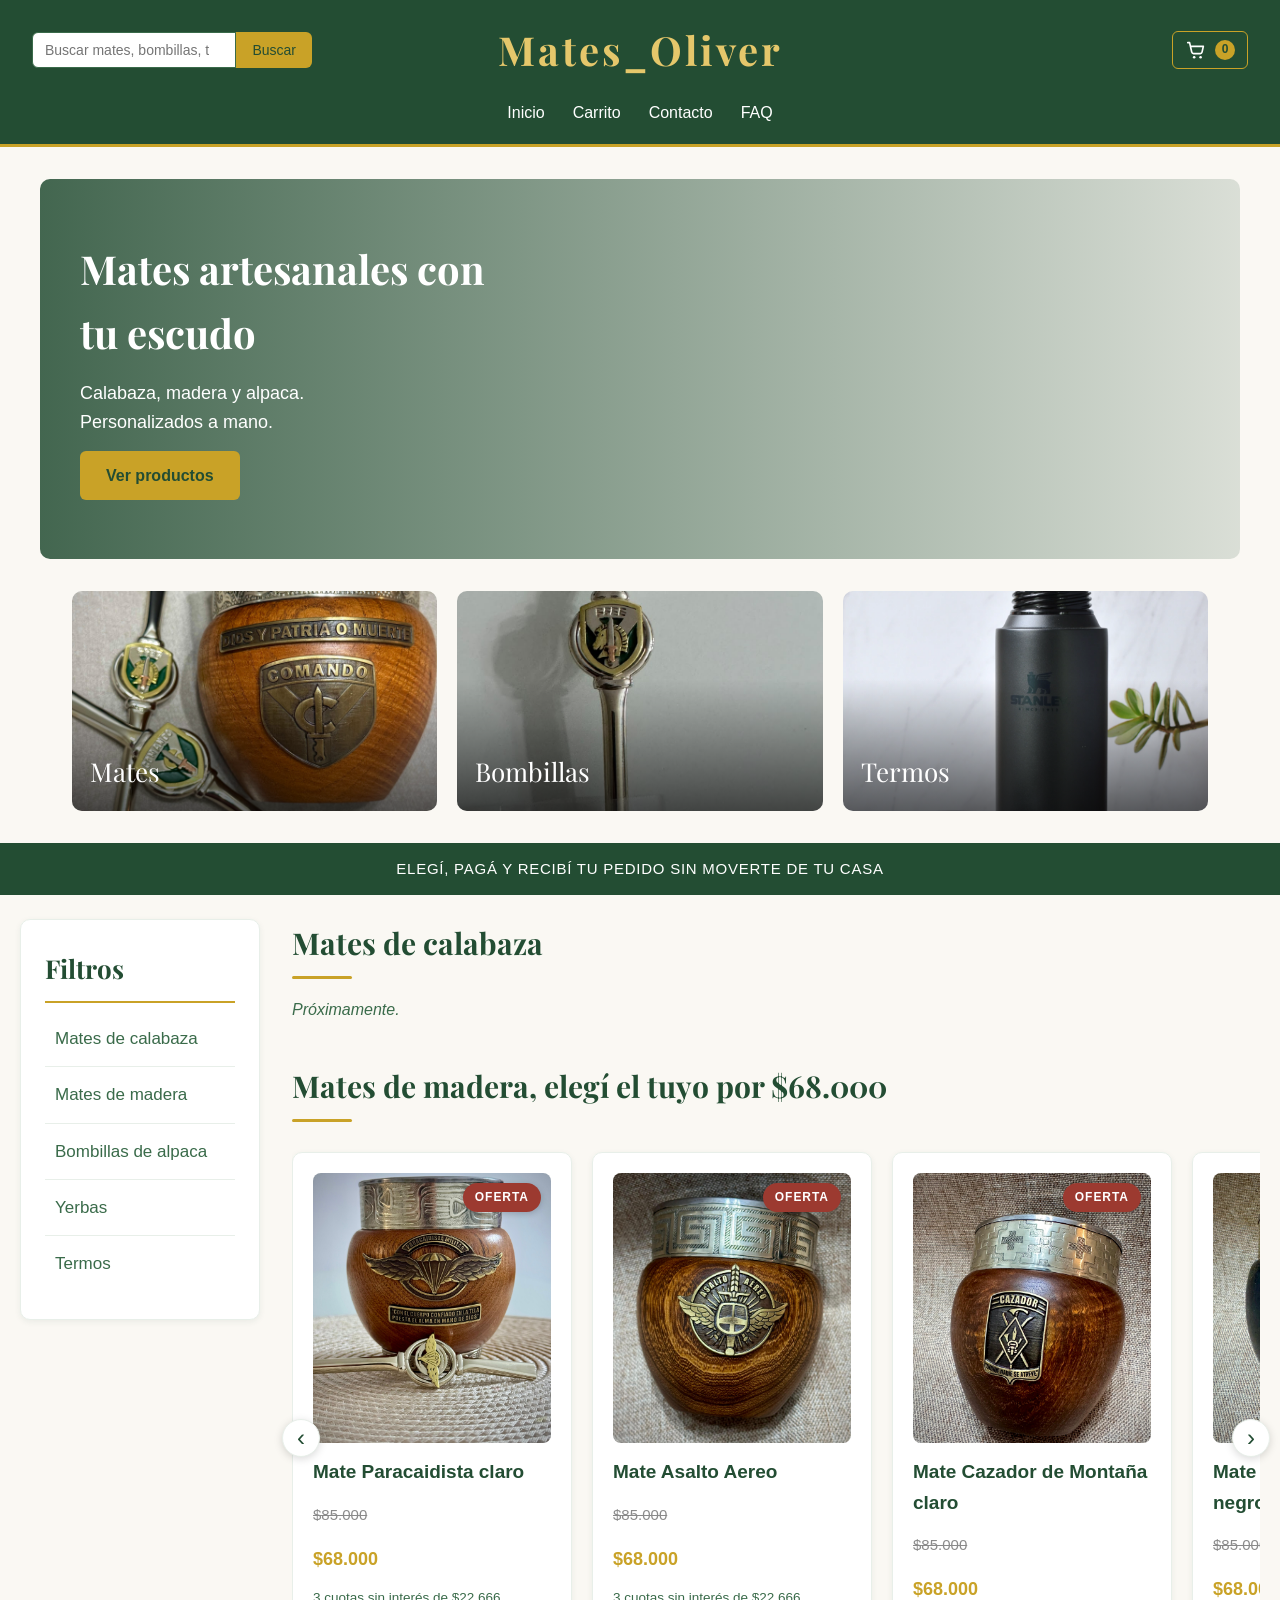
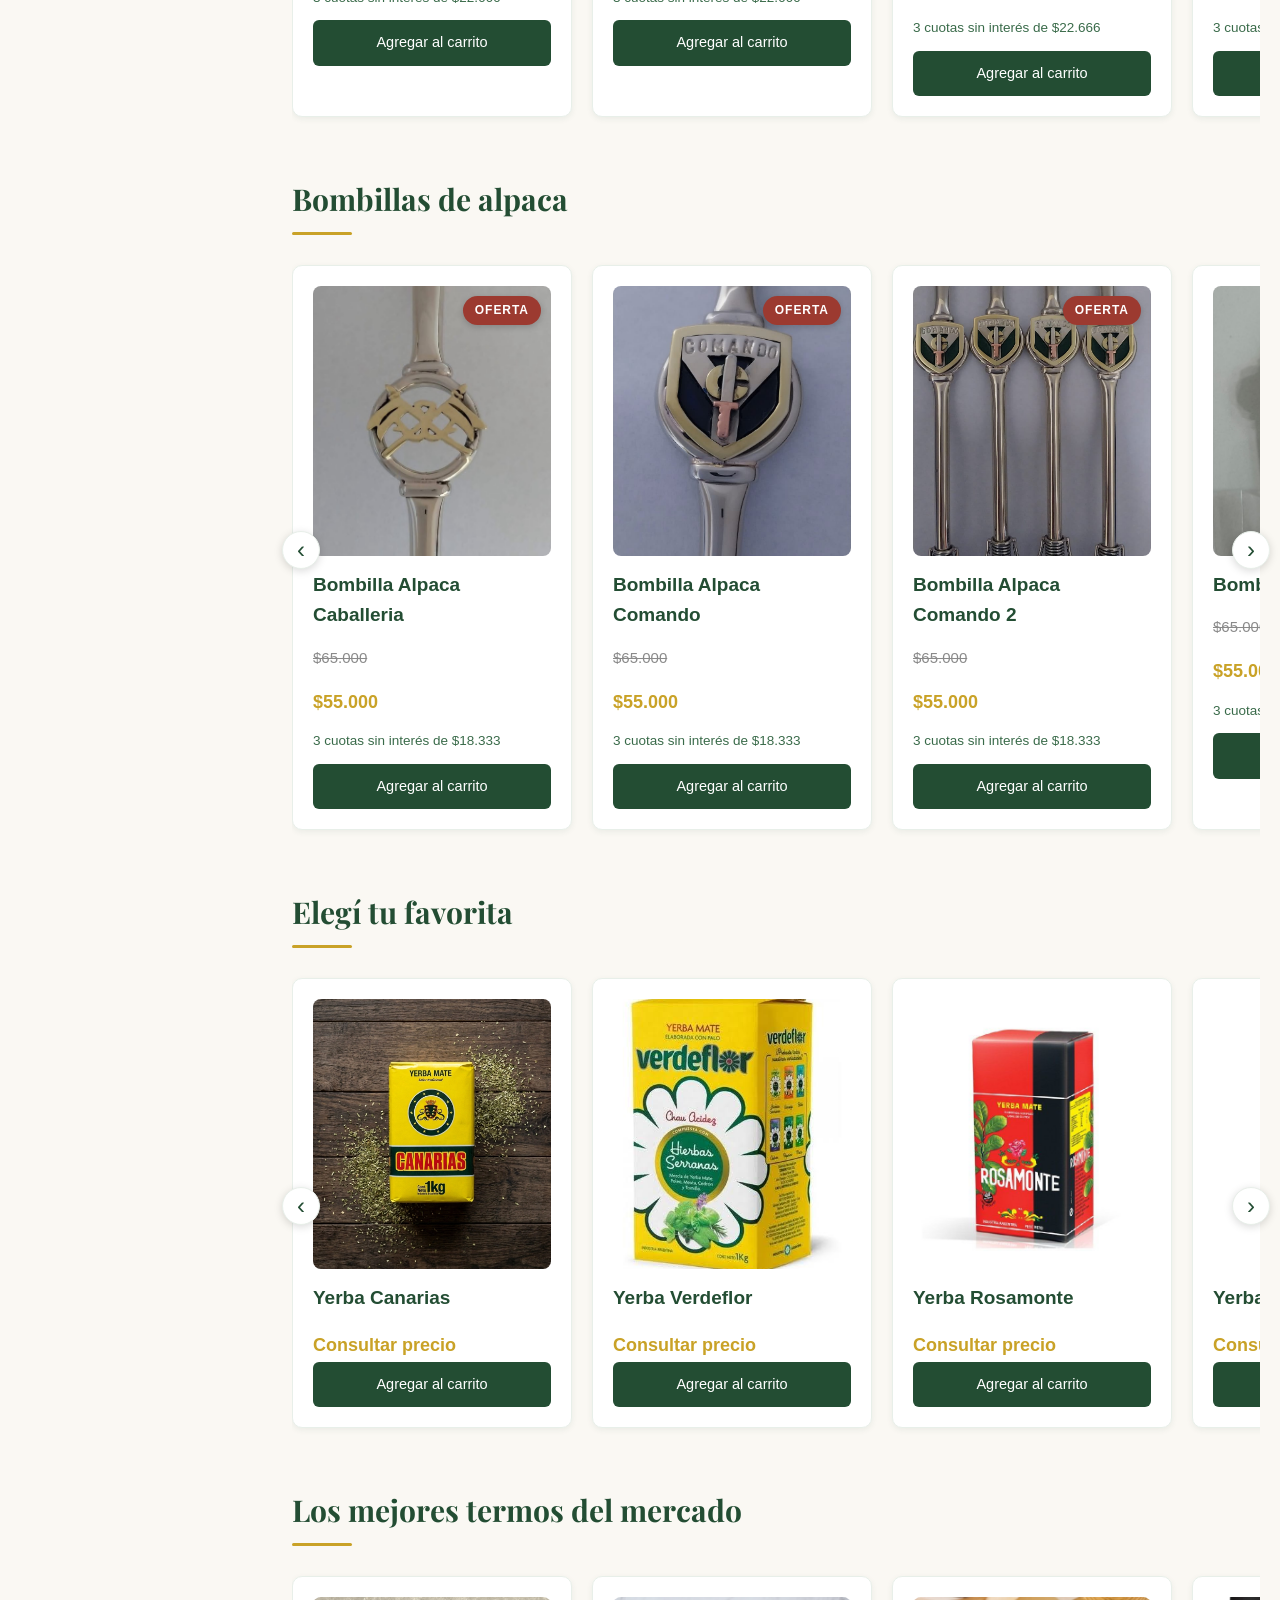
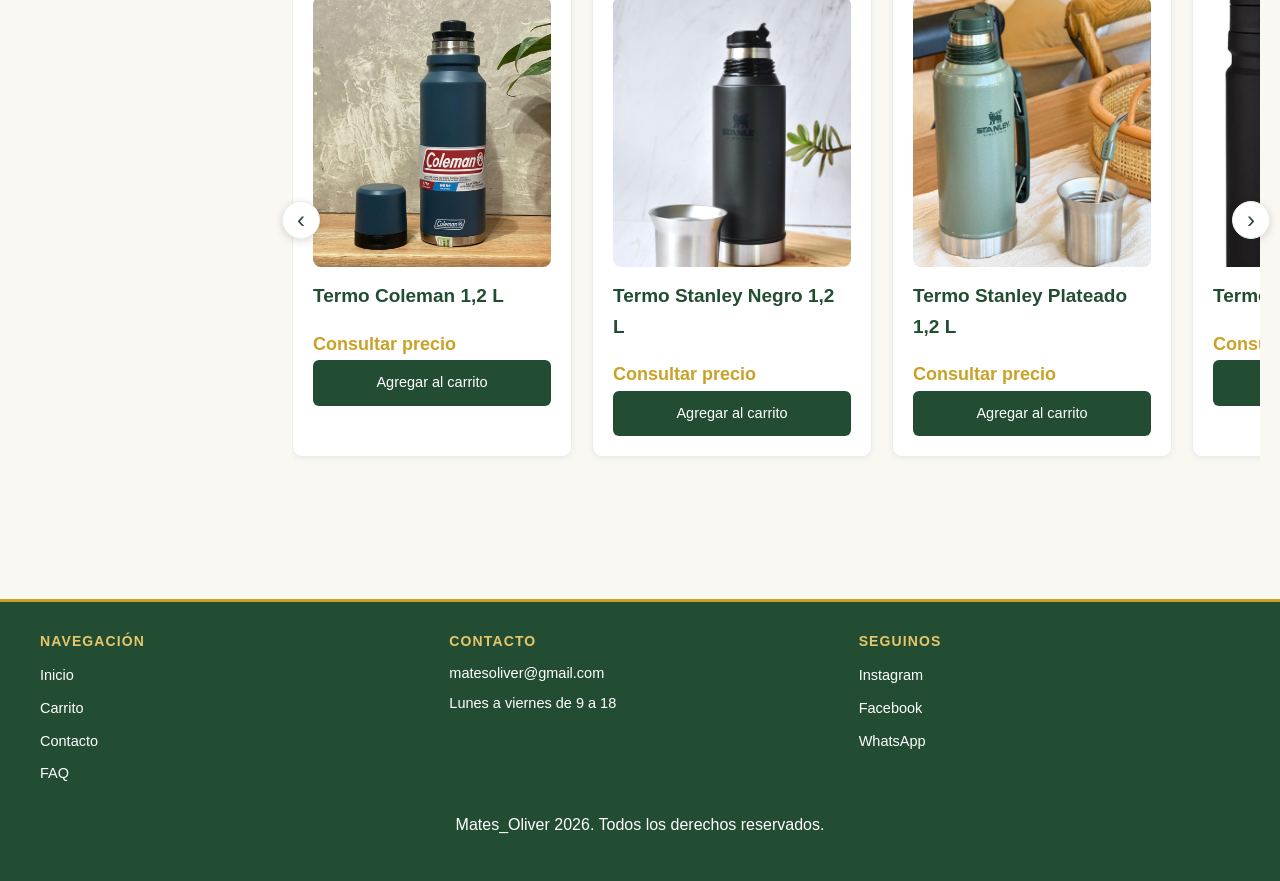
==== commit ee133b7e: "Agrega ficha de bombillas, visor de imagen ampliada y filtros fijos" ====
--- a/index.html
+++ b/index.html
@@ -36,7 +36,6 @@
     <nav>
       <ul>
         <li><a href="index.html">Inicio</a></li>
-        <li><a href="producto.html">Productos</a></li>
         <li><a href="carrito.html">Carrito</a></li>
         <li><a href="contacto.html">Contacto</a></li>
         <li><a href="faq.html">FAQ</a></li>
@@ -99,7 +98,7 @@
         <h2>Mates de madera, elegí el tuyo por $68.000</h2>
         <div class="grilla">
 
-          <article data-especialidad="Paracaidista" data-color="Claro">
+          <article data-especialidad="Paracaidista" data-color="Claro" data-ampliada="fotos/mate-paracaidista-claro-grande.png">
             <img src="fotos/mata-paracaidista-claro.jpeg" alt="Mate Paracaidista claro">
             <h3>Mate Paracaidista claro</h3>
             <p class="precio-anterior">$85.000</p>
@@ -108,7 +107,7 @@
             <a class="boton-comprar" href="carrito.html">Agregar al carrito</a>
           </article>
 
-          <article data-especialidad="Asalto Aéreo" data-color="Natural">
+          <article data-especialidad="Asalto Aéreo" data-color="Natural" data-ampliada="fotos/mate-asalto-aereo-grande.png">
             <img src="fotos/mate-asalto-aereo.jpeg" alt="Mate Asalto Aereo">
             <h3>Mate Asalto Aereo</h3>
             <p class="precio-anterior">$85.000</p>
@@ -117,7 +116,7 @@
             <a class="boton-comprar" href="carrito.html">Agregar al carrito</a>
           </article>
 
-          <article data-especialidad="Cazador de Montaña" data-color="Claro">
+          <article data-especialidad="Cazador de Montaña" data-color="Claro" data-ampliada="fotos/mate-cazador-de-montana-claro-grande.png">
             <img src="fotos/mate-cazador-de-montana-claro.jpeg" alt="Mate Cazador de Montaña claro">
             <h3>Mate Cazador de Montaña claro</h3>
             <p class="precio-anterior">$85.000</p>
@@ -126,7 +125,7 @@
             <a class="boton-comprar" href="carrito.html">Agregar al carrito</a>
           </article>
 
-          <article data-especialidad="Cazador de Montaña" data-color="Negro">
+          <article data-especialidad="Cazador de Montaña" data-color="Negro" data-ampliada="fotos/mate-cazador-de-montana-negro-grande.png">
             <img src="fotos/mate-cazador-de-montana-negro.jpeg" alt="Mate Cazador de Montaña negro">
             <h3>Mate Cazador de Montaña negro</h3>
             <p class="precio-anterior">$85.000</p>
@@ -135,7 +134,7 @@
             <a class="boton-comprar" href="carrito.html">Agregar al carrito</a>
           </article>
 
-          <article data-especialidad="Cazador de Monte" data-color="Claro">
+          <article data-especialidad="Cazador de Monte" data-color="Claro" data-ampliada="fotos/mate-cazador-de-monte-claro-grande.png">
             <img src="fotos/mate-cazador-de-monte-claro.jpeg" alt="Mate Cazador de Monte Claro">
             <h3>Mate Cazador de Monte Claro</h3>
             <p class="precio-anterior">$85.000</p>
@@ -144,7 +143,7 @@
             <a class="boton-comprar" href="carrito.html">Agregar al carrito</a>
           </article>
 
-          <article data-especialidad="Cazador de Monte" data-color="Negro">
+          <article data-especialidad="Cazador de Monte" data-color="Negro" data-ampliada="fotos/mate-cazador-de-monte-negro-grande.png">
             <img src="fotos/mate-cazador-de-monte-negro.jpeg" alt="Mate Cazador de Monte Negro">
             <h3>Mate Cazador de Monte Negro</h3>
             <p class="precio-anterior">$85.000</p>
@@ -153,7 +152,7 @@
             <a class="boton-comprar" href="carrito.html">Agregar al carrito</a>
           </article>
 
-          <article data-especialidad="Comando" data-color="Claro">
+          <article data-especialidad="Comando" data-color="Claro" data-ampliada="fotos/mate-comando-claro-grande.png">
             <img src="fotos/mate-comando-claro.jpeg" alt="Mate Comando claro">
             <h3>Mate Comando claro</h3>
             <p class="precio-anterior">$85.000</p>
@@ -162,7 +161,7 @@
             <a class="boton-comprar" href="carrito.html">Agregar al carrito</a>
           </article>
 
-          <article data-especialidad="Monte" data-color="Claro">
+          <article data-especialidad="Monte" data-color="Claro" data-ampliada="fotos/mate-monte-claro-grande.png">
             <img src="fotos/mate-monte-claro.jpeg" alt="Mate Monte claro">
             <h3>Mate Monte claro</h3>
             <p class="precio-anterior">$85.000</p>
@@ -171,7 +170,7 @@
             <a class="boton-comprar" href="carrito.html">Agregar al carrito</a>
           </article>
 
-          <article data-especialidad="Monte" data-color="Negro">
+          <article data-especialidad="Monte" data-color="Negro" data-ampliada="fotos/mate-monte-negro-grande.png">
             <img src="fotos/mate-monte-negro.jpeg" alt="Mate Monte negro">
             <h3>Mate Monte negro</h3>
             <p class="precio-anterior">$85.000</p>
@@ -180,7 +179,7 @@
             <a class="boton-comprar" href="carrito.html">Agregar al carrito</a>
           </article>
 
-          <article data-especialidad="Paracaidista" data-color="Oscuro">
+          <article data-especialidad="Paracaidista" data-color="Oscuro" data-ampliada="fotos/mate-paracaidista-oscuro-grande.png">
             <img src="fotos/mate-paracaidista-oscuro.jpeg" alt="Mate Paracaidista Oscuro">
             <h3>Mate Paracaidista Oscuro</h3>
             <p class="precio-anterior">$85.000</p>
@@ -196,7 +195,7 @@
         <h2>Bombillas de alpaca</h2>
         <div class="grilla">
 
-          <article>
+          <article data-especialidad="Caballería" data-ampliada="fotos/bombilla-alpaca-caballeria-grande.png">
             <img src="fotos/bombilla-alpaca-caballeria.jpeg" alt="Bombilla Alpaca Caballeria">
             <h3>Bombilla Alpaca Caballeria</h3>
             <p class="precio-anterior">$65.000</p>
@@ -205,7 +204,7 @@
             <a class="boton-comprar" href="carrito.html">Agregar al carrito</a>
           </article>
 
-          <article>
+          <article data-especialidad="Comando" data-ampliada="fotos/bombilla-alpaca-comando-grande.png">
             <img src="fotos/bombilla-alpaca-comando.jpeg" alt="Bombilla Alpaca Comando">
             <h3>Bombilla Alpaca Comando</h3>
             <p class="precio-anterior">$65.000</p>
@@ -214,7 +213,7 @@
             <a class="boton-comprar" href="carrito.html">Agregar al carrito</a>
           </article>
 
-          <article>
+          <article data-especialidad="Comando" data-ampliada="fotos/bombilla-alpaca-comando-2-grande.png">
             <img src="fotos/bombilla-alpaca-comando-2.jpeg" alt="Bombilla Alpaca Comando 2">
             <h3>Bombilla Alpaca Comando 2</h3>
             <p class="precio-anterior">$65.000</p>
@@ -223,7 +222,7 @@
             <a class="boton-comprar" href="carrito.html">Agregar al carrito</a>
           </article>
 
-          <article>
+          <article data-especialidad="Fuerzas Especiales" data-ampliada="fotos/bombilla-alpaca-ffee-grande.png">
             <img src="fotos/bombilla-alpaca-ffee.jpeg" alt="Bombilla Alpaca FFEE">
             <h3>Bombilla Alpaca FFEE</h3>
             <p class="precio-anterior">$65.000</p>
@@ -232,7 +231,7 @@
             <a class="boton-comprar" href="carrito.html">Agregar al carrito</a>
           </article>
 
-          <article>
+          <article data-especialidad="Intendencia" data-ampliada="fotos/bombilla-alpaca-intendencia-grande.png">
             <img src="fotos/bombilla-alpaca-intendencia.jpeg" alt="Bombilla Alpaca Intendencia">
             <h3>Bombilla Alpaca Intendencia</h3>
             <p class="precio-anterior">$65.000</p>
@@ -241,7 +240,7 @@
             <a class="boton-comprar" href="carrito.html">Agregar al carrito</a>
           </article>
 
-          <article>
+          <article data-especialidad="Asalto Aéreo" data-ampliada="fotos/bombilla-alpaca-asalto-aereo-grande.png">
             <img src="fotos/bombilla-alpaca-asalto-aereo.jpeg" alt="Bombilla Alpaca asalto aereo">
             <h3>Bombilla Alpaca asalto aereo</h3>
             <p class="precio-anterior">$65.000</p>
@@ -250,7 +249,7 @@
             <a class="boton-comprar" href="carrito.html">Agregar al carrito</a>
           </article>
 
-          <article>
+          <article data-especialidad="Cazador de Montaña" data-ampliada="fotos/bombilla-alpaca-cazador-de-montana-grande.png">
             <img src="fotos/bombilla-alpaca-cazador-de-montana.jpeg" alt="Bombilla Alpaca cazador de Montaña">
             <h3>Bombilla Alpaca cazador de Montaña</h3>
             <p class="precio-anterior">$65.000</p>
@@ -259,7 +258,7 @@
             <a class="boton-comprar" href="carrito.html">Agregar al carrito</a>
           </article>
 
-          <article>
+          <article data-especialidad="Cazador Patagónico" data-ampliada="fotos/bombilla-alpaca-cazador-patagonico-grande.png">
             <img src="fotos/bombilla-alpaca-cazador-patagonico.jpeg" alt="Bombilla Alpaca cazador patagonico">
             <h3>Bombilla Alpaca cazador patagonico</h3>
             <p class="precio-anterior">$65.000</p>
@@ -268,7 +267,7 @@
             <a class="boton-comprar" href="carrito.html">Agregar al carrito</a>
           </article>
 
-          <article>
+          <article data-especialidad="Educación Física" data-ampliada="fotos/bombilla-alpaca-educacion-fisica-grande.png">
             <img src="fotos/bombilla-alpaca-educacion-fisica.jpeg" alt="Bombilla Alpaca educacion fisica">
             <h3>Bombilla Alpaca educacion fisica</h3>
             <p class="precio-anterior">$65.000</p>
@@ -277,7 +276,7 @@
             <a class="boton-comprar" href="carrito.html">Agregar al carrito</a>
           </article>
 
-          <article>
+          <article data-especialidad="Paracaidista" data-ampliada="fotos/bombilla-alpaca-paracaidista-grande.png">
             <img src="fotos/bombilla-alpaca-paracaidista.jpeg" alt="Bombilla Alpaca paracaidista">
             <h3>Bombilla Alpaca paracaidista</h3>
             <p class="precio-anterior">$65.000</p>
@@ -293,56 +292,56 @@
         <h2>Elegí tu favorita</h2>
         <div class="grilla">
 
-           <article>
+           <article data-especialidad="Canarias" data-ampliada="fotos/yerba-canarias-grande.jpeg">
             <img src="fotos/yerba-canarias.jpeg" alt="Yerba Canarias">
             <h3>Yerba Canarias</h3>
             <p class="precio">Consultar precio</p>
             <a class="boton-comprar" href="carrito.html">Agregar al carrito</a>
           </article>
 
-          <article>
+          <article data-especialidad="Verdeflor" data-ampliada="fotos/yerba-verdeflor-grande.jpeg">
             <img src="fotos/yerba-verdeflor.jpeg" alt="Yerba Verdeflor">
             <h3>Yerba Verdeflor</h3>
             <p class="precio">Consultar precio</p>
             <a class="boton-comprar" href="carrito.html">Agregar al carrito</a>
           </article>
 
-          <article>
+          <article data-especialidad="Rosamonte" data-ampliada="fotos/yerba-rosamonte-grande.jpeg">
             <img src="fotos/yerba-rosamonte.jpeg" alt="Yerba Rosamonte">
             <h3>Yerba Rosamonte</h3>
             <p class="precio">Consultar precio</p>
             <a class="boton-comprar" href="carrito.html">Agregar al carrito</a>
           </article>
 
-          <article>
+          <article data-especialidad="Playadito" data-ampliada="fotos/yerba-playadito-grande.jpeg">
             <img src="fotos/yerba-playadito.jpeg" alt="Yerba Playadito">
             <h3>Yerba Playadito</h3>
             <p class="precio">Consultar precio</p>
             <a class="boton-comprar" href="carrito.html">Agregar al carrito</a>
                     </article>
 
-          <article>
+          <article data-especialidad="Cachamate" data-ampliada="fotos/yerba-cachamate-500g-grande.jpg">
             <img src="fotos/yerba-cachamate-500g.jpg" alt="Yerba Cachamate de 500 gramos">
             <h3>Yerba Cachamate 500 g</h3>
             <p class="precio">Consultar precio</p>
             <a class="boton-comprar" href="carrito.html">Agregar al carrito</a>
           </article>
 
-          <article>
+          <article data-especialidad="La Tranquera" data-ampliada="fotos/yerba-la-tranquera-1kg-grande.jpg">
             <img src="fotos/yerba-la-tranquera-1kg.jpg" alt="Yerba La Tranquera de 1 kilo">
             <h3>Yerba La Tranquera 1 kg</h3>
             <p class="precio">Consultar precio</p>
             <a class="boton-comprar" href="carrito.html">Agregar al carrito</a>
           </article>
 
-          <article>
+          <article data-especialidad="Mate Rojo" data-ampliada="fotos/yerba-mate-rojo-1kg-grande.jpg">
             <img src="fotos/yerba-mate-rojo-1kg.jpg" alt="Yerba Mate Rojo de 1 kilo">
             <h3>Yerba Mate Rojo 1 kg</h3>
             <p class="precio">Consultar precio</p>
             <a class="boton-comprar" href="carrito.html">Agregar al carrito</a>
           </article>
 
-          <article>
+          <article data-especialidad="Piporé Suave" data-ampliada="fotos/yerba-pipore-suave-500g-grande.jpg">
             <img src="fotos/yerba-pipore-suave-500g.jpg" alt="Yerba Piporé Suave de 500 gramos">
             <h3>Yerba Piporé Suave 500 g</h3>
             <p class="precio">Consultar precio</p>
@@ -356,49 +355,49 @@
         <h2>Los mejores termos del mercado</h2>
         <div class="grilla">
 
-          <article>
+          <article data-especialidad="Coleman" data-ampliada="fotos/termo-coleman-grande.jpeg">
             <img src="fotos/termo-coleman.jpeg" alt="Termo Coleman de 1,2 litros">
             <h3>Termo Coleman 1,2 L</h3>
             <p class="precio">Consultar precio</p>
             <a class="boton-comprar" href="carrito.html">Agregar al carrito</a>
           </article>
 
-          <article>
+          <article data-especialidad="Stanley Negro" data-ampliada="fotos/termo-stanley-negro-grande.jpeg">
             <img src="fotos/termo-stanley-negro.jpeg" alt="Termo Stanley negro de 1,2 litros">
             <h3>Termo Stanley Negro 1,2 L</h3>
             <p class="precio">Consultar precio</p>
             <a class="boton-comprar" href="carrito.html">Agregar al carrito</a>
           </article>
 
-          <article>
+          <article data-especialidad="Stanley Plateado" data-ampliada="fotos/termo-stanley-plateado-grande.jpeg">
             <img src="fotos/termo-stanley-plateado.jpeg" alt="Termo Stanley plateado de 1,2 litros">
-            <h3>Termo Stanley 1,2 L</h3>
+            <h3>Termo Stanley Plateado 1,2 L</h3>
             <p class="precio">Consultar precio</p>
             <a class="boton-comprar" href="carrito.html">Agregar al carrito</a>
                     </article>
 
-          <article>
+          <article data-especialidad="Coleman Negro" data-ampliada="fotos/termo-coleman-negro-1lt-grande.jpeg">
             <img src="fotos/termo-coleman-negro-1lt.jpeg" alt="Termo Coleman negro de 1 litro">
-            <h3>Termo Coleman negro 1 L</h3>
-            <p class="precio">Consultar precio</p>
-            <a class="boton-comprar" href="carrito.html">Agregar al carrito</a>
-          </article>
-
-          <article>
+            <h3>Termo Coleman Negro 1 L</h3>
+            <p class="precio">Consultar precio</p>
+            <a class="boton-comprar" href="carrito.html">Agregar al carrito</a>
+          </article>
+
+          <article data-especialidad="Hudson" data-ampliada="fotos/termo-hudson-1.2lt-grande.jpg">
             <img src="fotos/termo-hudson-1.2lt.jpg" alt="Termo Hudson de 1,2 litros">
             <h3>Termo Hudson 1,2 L</h3>
             <p class="precio">Consultar precio</p>
             <a class="boton-comprar" href="carrito.html">Agregar al carrito</a>
           </article>
 
-          <article>
+          <article data-especialidad="Lumilagro" data-ampliada="fotos/termo-lumilagro-1.2lt-grande.jpg">
             <img src="fotos/termo-lumilagro-1.2lt.jpg" alt="Termo Lumilagro de 1,2 litros">
             <h3>Termo Lumilagro 1,2 L</h3>
             <p class="precio">Consultar precio</p>
             <a class="boton-comprar" href="carrito.html">Agregar al carrito</a>
           </article>
 
-          <article>
+          <article data-especialidad="Contigo" data-ampliada="fotos/termo-contigo-grande.jpeg">
             <img src="fotos/termo-contigo.jpeg" alt="Termo Contigo">
             <h3>Termo Contigo</h3>
             <p class="precio">Consultar precio</p>
@@ -420,7 +419,6 @@
         <h3>Navegación</h3>
         <ul>
           <li><a href="index.html">Inicio</a></li>
-          <li><a href="producto.html">Productos</a></li>
           <li><a href="carrito.html">Carrito</a></li>
           <li><a href="contacto.html">Contacto</a></li>
           <li><a href="faq.html">FAQ</a></li>
@@ -498,6 +496,61 @@
       <p class="ficha-precio"></p>
       <a class="boton-comprar" href="carrito.html">Agregar al carrito</a>
     </div>
+  </div>
+  <div class="fondo-ficha" id="fondo-ficha-bombilla">
+    <div class="ficha">
+      <button class="cerrar-ficha" type="button" aria-label="Cerrar ficha">&times;</button>
+
+      <img class="ficha-foto" src="" alt="">
+      <h3 class="ficha-titulo"></h3>
+      <p class="ficha-subtitulo">Bombilla de Alpaca + Escudo Institucional + Filtro para yerba</p>
+
+      <div class="ficha-grupos">
+
+        <div class="ficha-grupo">
+          <h4>Materiales</h4>
+          <ul>
+            <li>Alpaca</li>
+            <li>Cabezal con escudo institucional</li>
+            <li>Filtro para yerba mate</li>
+          </ul>
+        </div>
+
+        <div class="ficha-grupo">
+          <h4>Terminación</h4>
+          <ul>
+            <li>Color: Plateado</li>
+            <li>Terminación pulida</li>
+            <li>Formato recto</li>
+          </ul>
+        </div>
+
+        <div class="ficha-grupo">
+          <h4>Personalización</h4>
+          <ul>
+            <li>Diseño personalizado</li>
+            <li>Escudo según especialidad</li>
+            <li>Especialidad: <span class="ficha-especialidad"></span></li>
+          </ul>
+        </div>
+
+        <div class="ficha-grupo">
+          <h4>Incluye</h4>
+          <ul>
+            <li>1 Bombilla</li>
+            <li>1 Escudo personalizado</li>
+          </ul>
+        </div>
+
+      </div>
+
+      <p class="ficha-precio"></p>
+      <a class="boton-comprar" href="carrito.html">Agregar al carrito</a>
+    </div>
+  </div>
+  <div class="fondo-visor" id="fondo-visor">
+    <button class="cerrar-visor" type="button" aria-label="Cerrar imagen">&times;</button>
+    <img class="visor-foto" src="" alt="">
   </div>
 
 <script>
@@ -524,7 +577,7 @@
 
   const fondoFicha = document.getElementById('fondo-ficha');
 
-  document.querySelectorAll('.grilla article[data-especialidad]').forEach(function (tarjeta) {
+ document.querySelectorAll('#mates-madera article[data-especialidad]').forEach(function (tarjeta) {
     tarjeta.addEventListener('click', function (evento) {
       if (evento.target.closest('.boton-comprar')) return;
 
@@ -536,25 +589,86 @@
       fondoFicha.querySelector('.ficha-precio').textContent = tarjeta.querySelector('.precio').textContent;
       fondoFicha.querySelector('.ficha-color').textContent = tarjeta.dataset.color;
       fondoFicha.querySelector('.ficha-especialidad').textContent = tarjeta.dataset.especialidad;
+      fondoFicha.querySelector('.ficha-foto').dataset.ampliada = tarjeta.dataset.ampliada || '';
 
       fondoFicha.classList.add('abierta');
       document.body.style.overflow = 'hidden';
     });
   });
 
-  function cerrarFicha() {
-    fondoFicha.classList.remove('abierta');
+    const fondoFichaBombilla = document.getElementById('fondo-ficha-bombilla');
+
+  document.querySelectorAll('#bombillas-alpaca article[data-especialidad]').forEach(function (tarjeta) {
+    tarjeta.addEventListener('click', function (evento) {
+      if (evento.target.closest('.boton-comprar')) return;
+
+      const nombre = tarjeta.querySelector('h3').textContent;
+
+      fondoFichaBombilla.querySelector('.ficha-foto').src = tarjeta.querySelector('img').src;
+      fondoFichaBombilla.querySelector('.ficha-foto').alt = nombre;
+      fondoFichaBombilla.querySelector('.ficha-titulo').textContent = nombre;
+      fondoFichaBombilla.querySelector('.ficha-precio').textContent = tarjeta.querySelector('.precio').textContent;
+      fondoFichaBombilla.querySelector('.ficha-especialidad').textContent = tarjeta.dataset.especialidad;
+      fondoFichaBombilla.querySelector('.ficha-foto').dataset.ampliada = tarjeta.dataset.ampliada || '';
+
+      fondoFichaBombilla.classList.add('abierta');
+      document.body.style.overflow = 'hidden';
+    });
+  });
+    function cerrarFicha() {
+    document.querySelectorAll('.fondo-ficha.abierta').forEach(function (fondo) {
+      fondo.classList.remove('abierta');
+    });
     document.body.style.overflow = '';
   }
 
-  fondoFicha.querySelector('.cerrar-ficha').addEventListener('click', cerrarFicha);
-
-  fondoFicha.addEventListener('click', function (evento) {
-    if (evento.target === fondoFicha) cerrarFicha();
-  });
-
+  document.querySelectorAll('.fondo-ficha').forEach(function (fondo) {
+    fondo.querySelector('.cerrar-ficha').addEventListener('click', cerrarFicha);
+
+    fondo.addEventListener('click', function (evento) {
+      if (evento.target === fondo) cerrarFicha();
+    });
+  });
+
+  const fondoVisor = document.getElementById('fondo-visor');
+  const visorFoto = fondoVisor.querySelector('.visor-foto');
+
+  // Si la foto grande todavia no existe, el navegador dispara 'error'
+  // y mostramos la del catalogo en su lugar. Asi el visor abre siempre.
+  visorFoto.addEventListener('error', function () {
+    const respaldo = visorFoto.dataset.respaldo;
+    if (respaldo && visorFoto.src !== respaldo) visorFoto.src = respaldo;
+  });
+
+  document.querySelectorAll('.fondo-ficha .ficha-foto').forEach(function (foto) {
+    foto.addEventListener('click', function () {
+      visorFoto.dataset.respaldo = foto.src;
+      visorFoto.alt = foto.alt;
+      visorFoto.src = foto.dataset.ampliada || foto.src;
+
+      fondoVisor.classList.add('abierta');
+    });
+  });
+
+  function cerrarVisor() {
+    fondoVisor.classList.remove('abierta');
+  }
+
+  fondoVisor.querySelector('.cerrar-visor').addEventListener('click', cerrarVisor);
+
+  fondoVisor.addEventListener('click', function (evento) {
+    if (evento.target === fondoVisor) cerrarVisor();
+  });
+
+  // Escape cierra primero la foto grande; recien despues la ficha.
   document.addEventListener('keydown', function (evento) {
-    if (evento.key === 'Escape') cerrarFicha();
+    if (evento.key !== 'Escape') return;
+
+    if (fondoVisor.classList.contains('abierta')) {
+      cerrarVisor();
+    } else {
+      cerrarFicha();
+    }
   });
 </script>
 </body>
--- a/style.css
+++ b/style.css
@@ -1191,4 +1191,102 @@
   .faq-item summary {
     transition: none;
   }
+}
+/* ── Visor de imagen ampliada ─────────────────────────────
+   Se abre cuando tocás la foto de una ficha.
+   z-index 300 porque la ficha tiene 200 y esto va por encima. */
+.fondo-visor {
+  position: fixed;
+  top: 0;
+  left: 0;
+  right: 0;
+  bottom: 0;
+  z-index: 300;
+
+  background-color: rgba(0, 0, 0, 0.88);
+
+  display: flex;
+  align-items: center;
+  justify-content: center;
+  padding: 60px 20px 20px;
+
+  opacity: 0;
+  visibility: hidden;
+  transition: opacity 0.25s ease, visibility 0.25s ease;
+}
+
+.fondo-visor.abierta {
+  opacity: 1;
+  visibility: visible;
+}
+
+/* max-height en vh para que una foto alta no se salga de la pantalla.
+   object-fit: contain la muestra entera, sin recortar nada. */
+.visor-foto {
+  max-width: 100%;
+  max-height: 85vh;
+  object-fit: contain;
+  border-radius: 8px;
+  box-shadow: 0 20px 50px rgba(0, 0, 0, 0.5);
+}
+
+.cerrar-visor {
+  position: absolute;
+  top: 16px;
+  right: 20px;
+  width: 42px;
+  height: 42px;
+
+  border: none;
+  border-radius: 50%;
+  background-color: var(--crema);
+  color: var(--verde-oscuro);
+  font-size: 28px;
+  line-height: 1;
+  cursor: pointer;
+
+  transition: background-color 0.2s ease;
+}
+
+.cerrar-visor:hover {
+  background-color: var(--dorado-claro);
+}
+
+/* zoom-in avisa al usuario que la foto se puede agrandar. */
+.ficha-foto {
+  cursor: zoom-in;
+}
+/* ── Filtros que acompañan el scroll ──────────────────────
+   position: sticky hace que el bloque se "pegue" cuando llega
+   al borde de arriba, en vez de irse para arriba con la pagina.
+   El top tiene que ser la altura del header, si no lo tapa. */
+:root {
+  --alto-header: 147px;
+}
+
+/* Abajo de 700px el header se apila y pasa a medir el doble. */
+@media (max-width: 700px) {
+  :root {
+    --alto-header: 266px;
+  }
+}
+
+aside {
+  position: sticky;
+  top: calc(var(--alto-header) + 16px);
+
+  /* Si la pantalla es baja y los filtros no entran,
+     que tengan su propio scroll en vez de cortarse. */
+  max-height: calc(100vh - var(--alto-header) - 32px);
+  overflow-y: auto;
+}
+
+/* Abajo de 560px los filtros van arriba a todo lo ancho,
+   asi que pegarlos no tiene sentido. */
+@media (max-width: 560px) {
+  aside {
+    position: static;
+    max-height: none;
+    overflow-y: visible;
+  }
 }
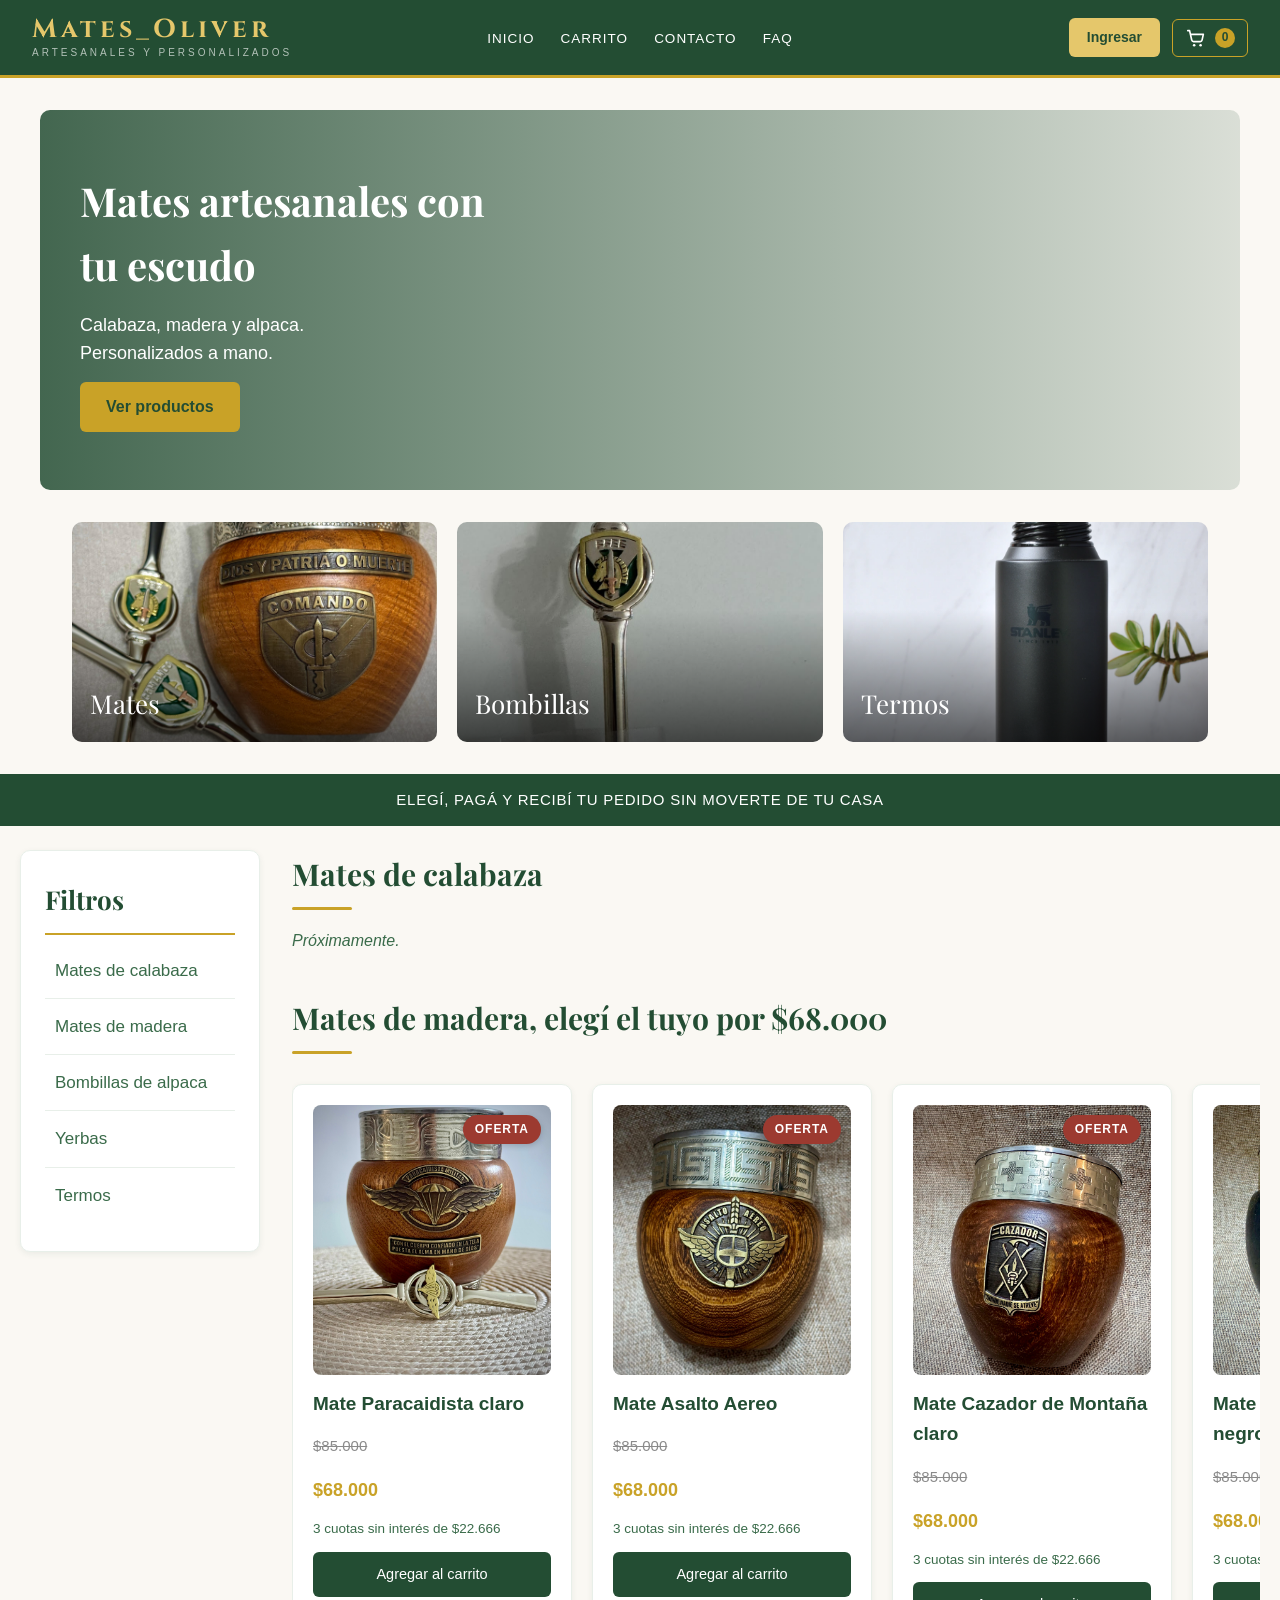
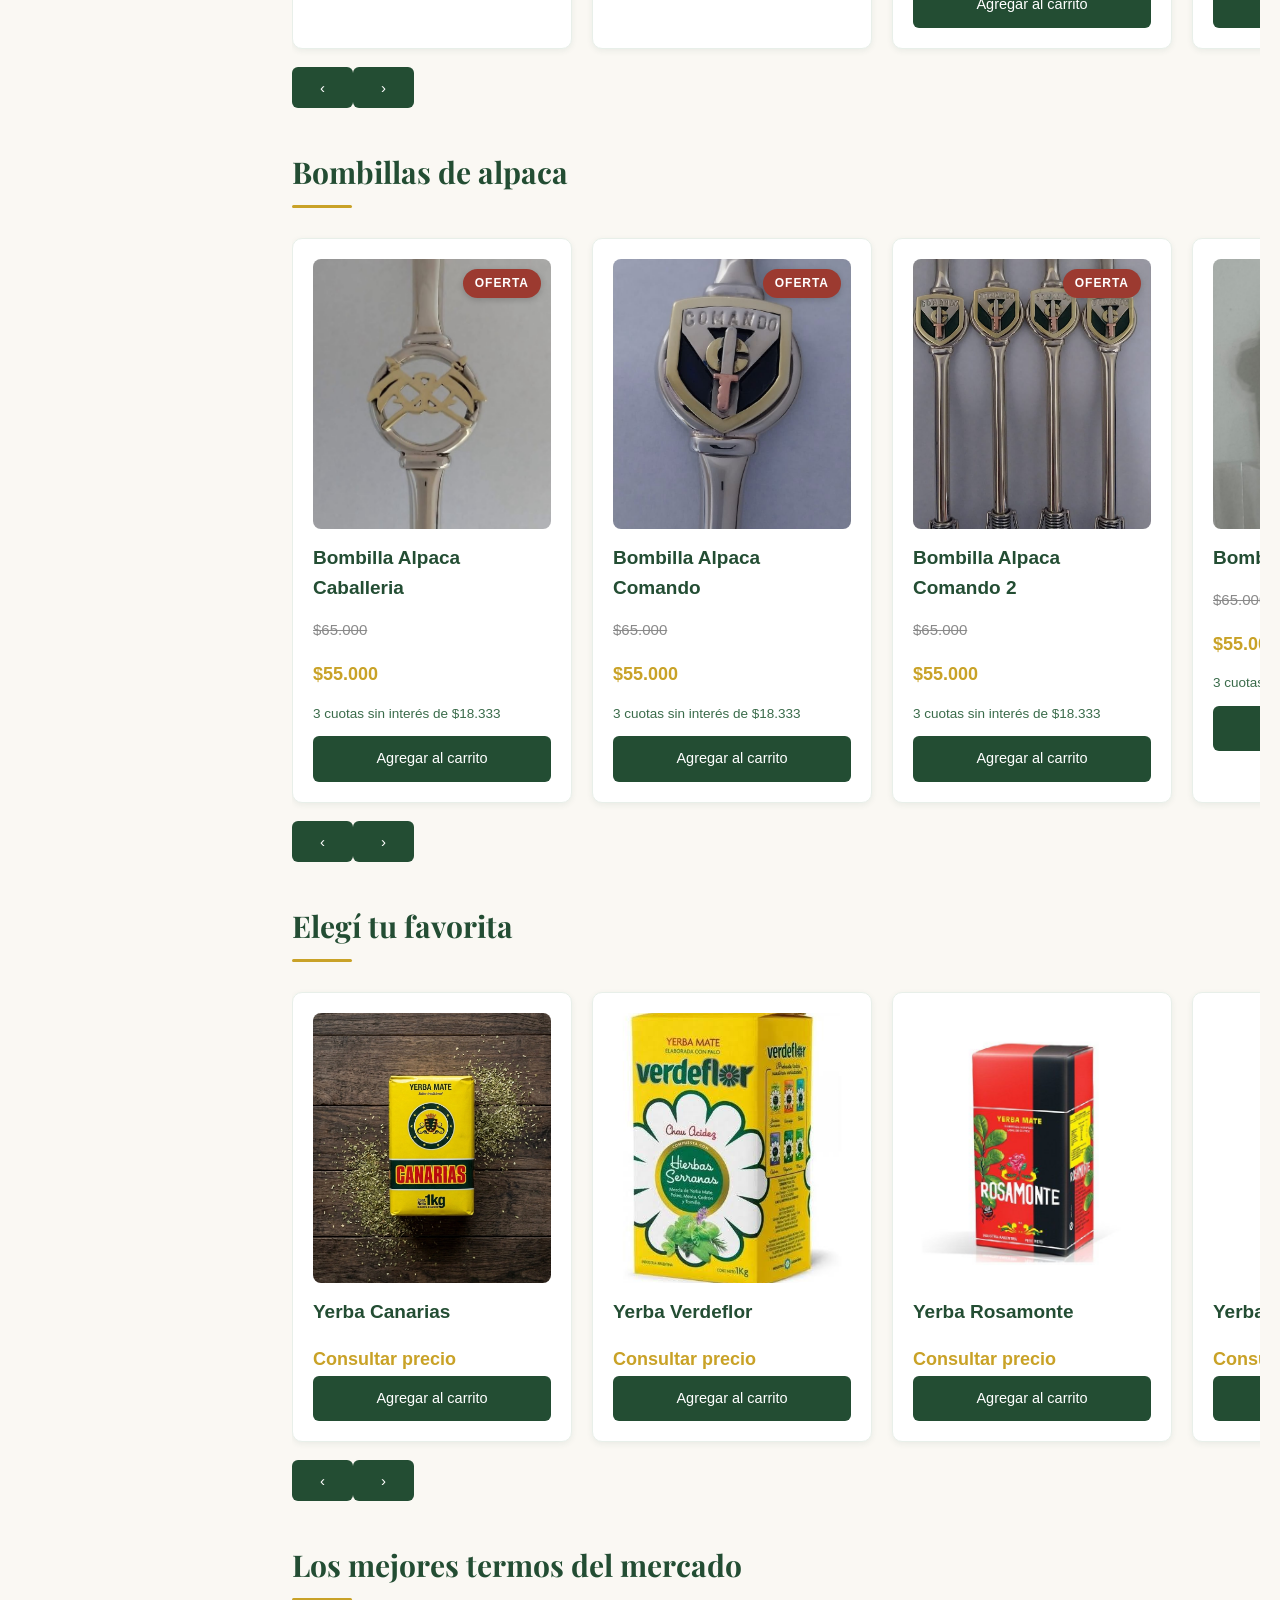
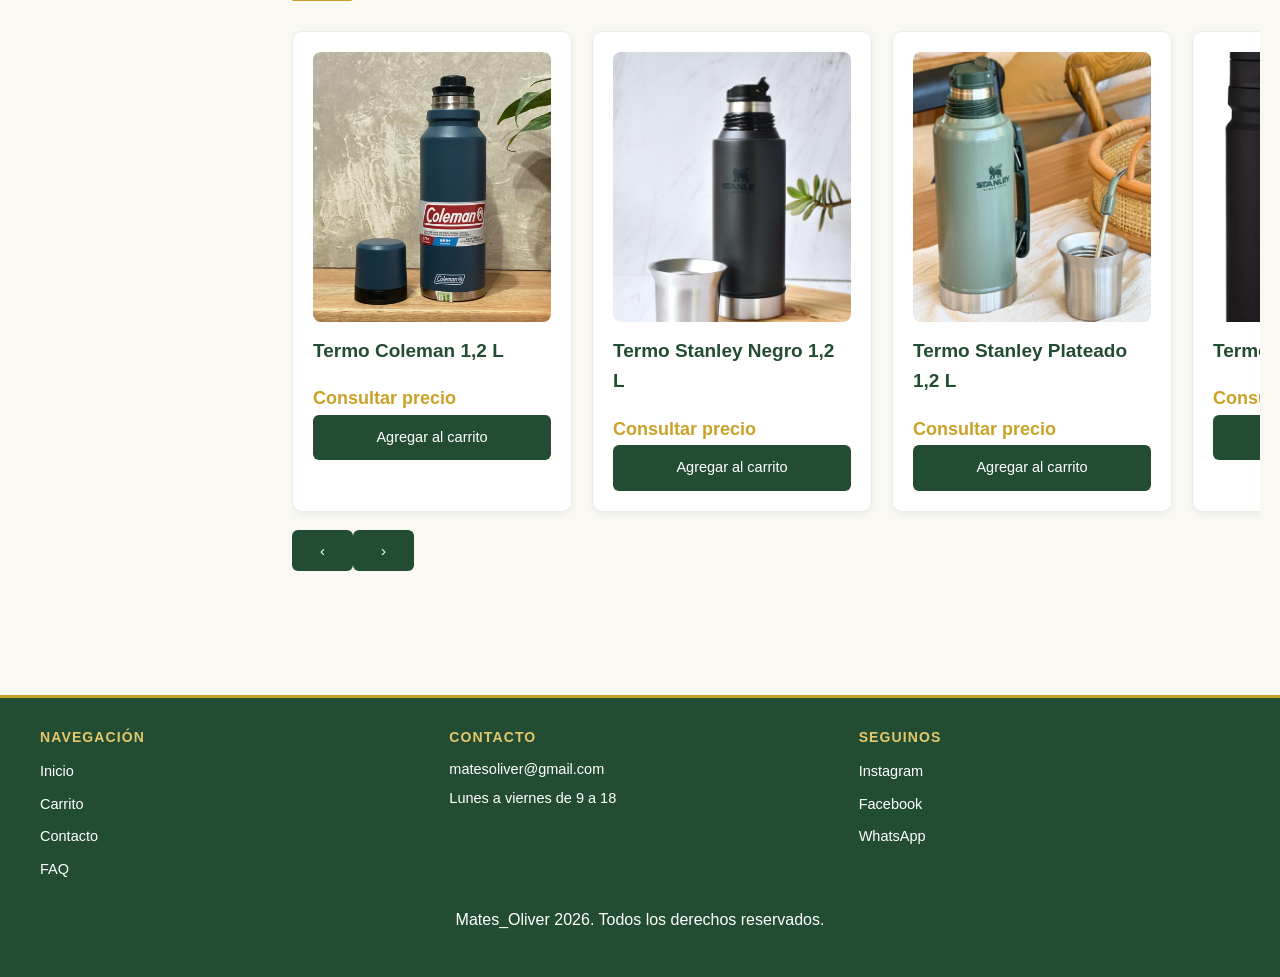
==== commit df370169: "Refactor header structure and styles across multiple pages; add login page" ====
--- a/index.html
+++ b/index.html
@@ -4,7 +4,7 @@
   <meta charset="UTF-8">
   <meta name="viewport" content="width=device-width, initial-scale=1.0">
   <title>Mates_Oliver</title>
-  <link href="https://fonts.googleapis.com/css2?family=Playfair+Display:wght@700&display=swap" rel="stylesheet">
+  <link href="https://fonts.googleapis.com/css2?family=Cinzel:wght@700&family=Playfair+Display:wght@700&display=swap" rel="stylesheet">
   <link rel="stylesheet" href="style.css">
 </head>
 <body>
@@ -13,34 +13,37 @@
 
     <div class="barra-superior">
 
-      <form class="buscador" action="#" method="get" role="search">
-        <label class="oculto" for="q">Buscar productos</label>
-        <input type="search" id="q" name="q" placeholder="Buscar mates, bombillas, termos...">
-        <button type="submit">Buscar</button>
-      </form>
-
-      <h1>Mates_Oliver</h1>
-
-      <a class="carrito-link" href="carrito.html">
-        <svg class="icono-carrito" viewBox="0 0 24 24" aria-hidden="true">
-          <path d="M3 4h2l2.4 10.4a2 2 0 0 0 2 1.6h7.2a2 2 0 0 0 2-1.6L20 8H7"/>
-          <circle cx="10" cy="20" r="1.4"/>
-          <circle cx="17" cy="20" r="1.4"/>
-        </svg>
-        <span class="carrito-numero">0</span>
-        <span class="oculto">productos en el carrito</span>
+      <a class="marca" href="index.html">
+        <h1>Mates_Oliver</h1>
+        <span class="marca-lema">Artesanales y personalizados</span>
       </a>
 
+      <nav>
+        <ul>
+          <li><a href="index.html">Inicio</a></li>
+          <li><a href="carrito.html">Carrito</a></li>
+          <li><a href="contacto.html">Contacto</a></li>
+          <li><a href="faq.html">FAQ</a></li>
+        </ul>
+      </nav>
+
+      <div class="acciones">
+
+        <a class="boton-sesion" href="login.html">Ingresar</a>
+
+        <a class="carrito-link" href="carrito.html">
+          <svg class="icono-carrito" viewBox="0 0 24 24" aria-hidden="true">
+            <path d="M3 4h2l2.4 10.4a2 2 0 0 0 2 1.6h7.2a2 2 0 0 0 2-1.6L20 8H7"/>
+            <circle cx="10" cy="20" r="1.4"/>
+            <circle cx="17" cy="20" r="1.4"/>
+          </svg>
+          <span class="carrito-numero">0</span>
+          <span class="oculto">productos en el carrito</span>
+        </a>
+
+      </div>
+
     </div>
-
-    <nav>
-      <ul>
-        <li><a href="index.html">Inicio</a></li>
-        <li><a href="carrito.html">Carrito</a></li>
-        <li><a href="contacto.html">Contacto</a></li>
-        <li><a href="faq.html">FAQ</a></li>
-      </ul>
-    </nav>
 
   </header>
 
--- a/style.css
+++ b/style.css
@@ -33,62 +33,13 @@
   position: sticky;
   top: 0;
   z-index: 100;
-  transition: padding 0.25s ease, box-shadow 0.25s ease;
 }
 
 /* ===== Barra superior: buscador, logo, carrito ===== */
-.barra-superior {
-  display: flex;
-  flex-wrap: wrap;
-  align-items: center;
-  gap: 16px;
-  max-width: 1200px;
-  margin: 0 auto 18px;
-}
-
 .barra-superior h1 {
-  font-family: "Playfair Display", Georgia, serif;
-  font-weight: 700;
   color: var(--dorado-claro);
-  letter-spacing: 3px;
-  order: 2;
-  flex: 1 1 auto;
-  text-align: center;
-  font-size: 38px;
-  margin: 0;
-}
-
-.buscador {
-  order: 1;
-  flex: 0 1 280px;
-  display: flex;
-}
-
-.buscador input {
-  flex: 1;
-  min-width: 0;
-  max-width: none;
-  padding: 9px 12px;
-  border: 1px solid var(--verde);
-  border-radius: 6px 0 0 6px;
-  font-family: inherit;
-  font-size: 14px;
-}
-
-.buscador button {
-  padding: 9px 16px;
-  font-size: 14px;
-  border-radius: 0 6px 6px 0;
-  background-color: var(--dorado);
-  color: var(--verde-oscuro);
-}
-
-.buscador button:hover {
-  background-color: var(--dorado-claro);
-}
-
+}
 .carrito-link {
-  order: 3;
   flex: 0 0 auto;
   color: #ffffff;
   text-decoration: none;
@@ -253,16 +204,12 @@
 
 main {
   display: flex;
-  flex-wrap: wrap;
   gap: 32px;
   padding: 32px;
   align-items: flex-start;
-  max-width: 1200px;
-  margin: 0 auto;
 }
 
 aside {
-  flex: 1 1 280px;
   min-width: 0;
   background-color: #ffffff;
   border: 1px solid var(--verde-claro);
@@ -361,7 +308,6 @@
 article:hover {
   border-color: var(--dorado-claro);
   box-shadow: 0 6px 16px rgba(35, 77, 51, 0.14);
-  transform: translateY(-3px);
 }
 
 article h3 {
@@ -590,17 +536,6 @@
     font-size: 32px;
     letter-spacing: 1px;
   }
-
-  .buscador {
-    order: 2;
-    flex: 1 1 100%;
-  }
-
-  .carrito-link {
-    order: 3;
-    margin: 0 auto;
-  }
-
   nav ul {
     gap: 16px;
   }
@@ -634,49 +569,6 @@
   .eliminar {
     padding: 6px 10px;
     font-size: 13px;
-  }
-}
-
-/* ===== Ajuste: buscador a la izquierda, nombre al centro ===== */
-.barra-superior {
-  display: grid;
-  grid-template-columns: 1fr auto 1fr;
-  align-items: center;
-  gap: 16px;
-  max-width: none;
-  margin: 0 0 18px 0;
-}
-
-.buscador {
-  justify-self: start;
-  width: 280px;
-  max-width: 100%;
-}
-
-.barra-superior h1 {
-  justify-self: center;
-  margin: 0;
-  font-size: 40px;
-}
-
-.carrito-link {
-  justify-self: end;
-}
-
-@media (max-width: 700px) {
-  .barra-superior {
-    grid-template-columns: 1fr;
-    justify-items: center;
-    gap: 12px;
-  }
-
-  .buscador {
-    justify-self: center;
-    width: 100%;
-  }
-
-  .carrito-link {
-    justify-self: center;
   }
 }
 
@@ -874,52 +766,7 @@
   background-color: var(--verde-oscuro);
   color: var(--dorado-claro);
 }
-/* ===== Clase 4 (parte 3): flechas del carrusel ===== */
-
-/* El marco es el que le da el "punto de referencia" a las flechas.
-   Sin position: relative acá, las flechas se irían al borde de la pantalla. */
-.marco-carrusel {
-  position: relative;
-}
-
-.flecha {
-  position: absolute;
-  top: 50%;
-  transform: translateY(-50%);
-  z-index: 3;
-
-  width: 38px;
-  height: 38px;
-  border: 1px solid var(--verde-claro);
-  border-radius: 50%;
-
-  background-color: #ffffff;
-  color: var(--verde-oscuro);
-  font-size: 24px;
-  line-height: 1;
-  cursor: pointer;
-
-  box-shadow: 0 2px 8px rgba(0, 0, 0, 0.15);
-  transition: background-color 0.25s ease, color 0.25s ease, transform 0.25s ease;
-}
-
-.flecha:hover {
-  background-color: var(--verde-oscuro);
-  color: var(--dorado-claro);
-  transform: translateY(-50%) scale(1.1);
-}
-
-.flecha-izq { left: -10px; }
-.flecha-der { right: -10px; }
-
-/* En pantallas chicas no hacen falta: ahí se arrastra con el dedo */
-@media (max-width: 560px) {
-  .flecha { display: none; }
-}
-
-@media (prefers-reduced-motion: reduce) {
-  .flecha { transition: none; }
-}
+
 /* ===== Clase 4 (parte 4): ficha de producto ===== */
 
 /* El fondo oscuro que tapa toda la pantalla.
@@ -1072,28 +919,6 @@
   }
 }
 /* Ajuste: achico la foto y los espacios para que el boton de comprar
-   entre sin tener que scrollear dentro del cartel */
-.ficha-foto {
-  max-width: 200px;
-  height: 150px;
-  margin-bottom: 10px;
-}
-
-.ficha-subtitulo {
-  margin-bottom: 14px;
-}
-
-.ficha-precio {
-  margin: 14px 0 10px;
-}
-
-/* La regla general de button (linea 457) le mete padding 12px 28px y eso
-   deformaba las flechas: quedaban ovaladas en vez de redondas */
-.flecha {
-  padding: 0;
-  box-sizing: border-box;
-}
-
 /* ===== Página de preguntas frecuentes ===== */
 .faq-contenido {
   max-width: 820px;
@@ -1261,13 +1086,13 @@
    al borde de arriba, en vez de irse para arriba con la pagina.
    El top tiene que ser la altura del header, si no lo tapa. */
 :root {
-  --alto-header: 147px;
+  --alto-header: 78px;
 }
 
 /* Abajo de 700px el header se apila y pasa a medir el doble. */
 @media (max-width: 700px) {
   :root {
-    --alto-header: 266px;
+    --alto-header: 166px;
   }
 }
 
@@ -1289,4 +1114,182 @@
     max-height: none;
     overflow-y: visible;
   }
+}
+
+/* ===== Header prolijo: marca, menu y acciones en una sola fila ===== */
+
+header {
+  padding: 14px 32px;
+}
+
+/* Tres columnas: la marca a la izquierda, el menu justo en el centro de la
+   pagina y las acciones a la derecha. Las columnas 1fr de los costados miden
+   lo mismo, asi que el menu queda centrado sin importar cuanto ocupa la marca. */
+.barra-superior {
+  display: grid;
+  grid-template-columns: 1fr auto 1fr;
+  align-items: center;
+  gap: 24px;
+  max-width: none;
+  margin: 0;
+}
+
+.marca {
+  justify-self: start;
+  display: flex;
+  flex-direction: column;
+  align-items: flex-start;
+  text-decoration: none;
+}
+
+/* Ojo con esto: la regla vieja de .barra-superior h1 le pone order: 2,
+   que servia cuando el h1 competia con el buscador y el carrito.
+   Adentro de .marca ese order lo mandaria abajo del lema, asi que lo reseteamos. */
+.marca h1 {
+  order: 0;
+  margin: 0;
+  font-family: "Cinzel", Georgia, serif;
+  font-weight: 700;
+  font-size: 26px;
+  letter-spacing: 4px;
+  line-height: 1.2;
+  text-align: left;
+}
+
+.marca-lema {
+  font-size: 10px;
+  letter-spacing: 3px;
+  text-transform: uppercase;
+  color: #ffffff;
+  opacity: 0.65;
+}
+
+header nav {
+  justify-self: center;
+}
+
+/* El menu ya no es una fila aparte, asi que no necesita el espacio de abajo. */
+header nav ul {
+  padding: 0;
+  gap: 26px;
+}
+
+.acciones {
+  justify-self: end;
+  display: flex;
+  align-items: center;
+  gap: 12px;
+}
+
+.boton-sesion {
+  background-color: var(--dorado-claro);
+  color: var(--verde-oscuro);
+  text-decoration: none;
+  border-radius: 6px;
+  padding: 8px 18px;
+  font-size: 14px;
+  font-weight: bold;
+  transition: background-color 0.2s ease;
+}
+
+.boton-sesion:hover {
+  background-color: #ffffff;
+}
+
+/* Nav: la linea dorada crece desde el centro hacia los costados */
+nav a {
+  position: relative;
+  border-bottom: none;
+  text-transform: uppercase;
+  letter-spacing: 1px;
+  font-size: 13.5px;
+}
+
+nav a::after {
+  content: "";
+  position: absolute;
+  left: 50%;
+  bottom: -4px;
+  width: 0;
+  height: 2px;
+  background-color: var(--dorado);
+  transition: left 0.25s ease, width 0.25s ease;
+}
+
+nav a:hover::after {
+  left: 0;
+  width: 100%;
+}
+
+/* En pantallas chicas las tres piezas se apilan y quedan centradas. */
+@media (max-width: 700px) {
+  .barra-superior {
+    grid-template-columns: 1fr;
+    justify-items: center;
+    gap: 12px;
+  }
+
+  .marca,
+  header nav,
+  .acciones {
+    justify-self: center;
+  }
+
+  .marca {
+    align-items: center;
+  }
+
+  .marca h1 {
+    text-align: center;
+  }
+}
+
+/* ===== Pantalla de ingreso ===== */
+.caja-sesion {
+  flex: 1 1 100%;
+  max-width: 420px;
+  margin: 0 auto;
+
+  background-color: #ffffff;
+  border: 1px solid var(--verde-claro);
+  border-radius: 10px;
+  padding: 32px;
+  box-shadow: 0 2px 10px rgba(0, 0, 0, 0.06);
+}
+
+.caja-sesion h2 {
+  margin-top: 0;
+  text-align: center;
+}
+
+.aviso-sesion {
+  background-color: var(--verde-claro);
+  color: var(--verde-oscuro);
+  border-radius: 6px;
+  padding: 10px 14px;
+  font-size: 14px;
+}
+
+.form-sesion .campo {
+  margin-bottom: 16px;
+}
+
+.form-sesion label {
+  display: block;
+  margin-bottom: 6px;
+  font-size: 14px;
+}
+
+.form-sesion input {
+  max-width: none;
+}
+
+.form-sesion button {
+  width: 100%;
+}
+
+.pie-sesion {
+  text-align: center;
+  font-size: 14px;
+  margin-bottom: 0;
 }
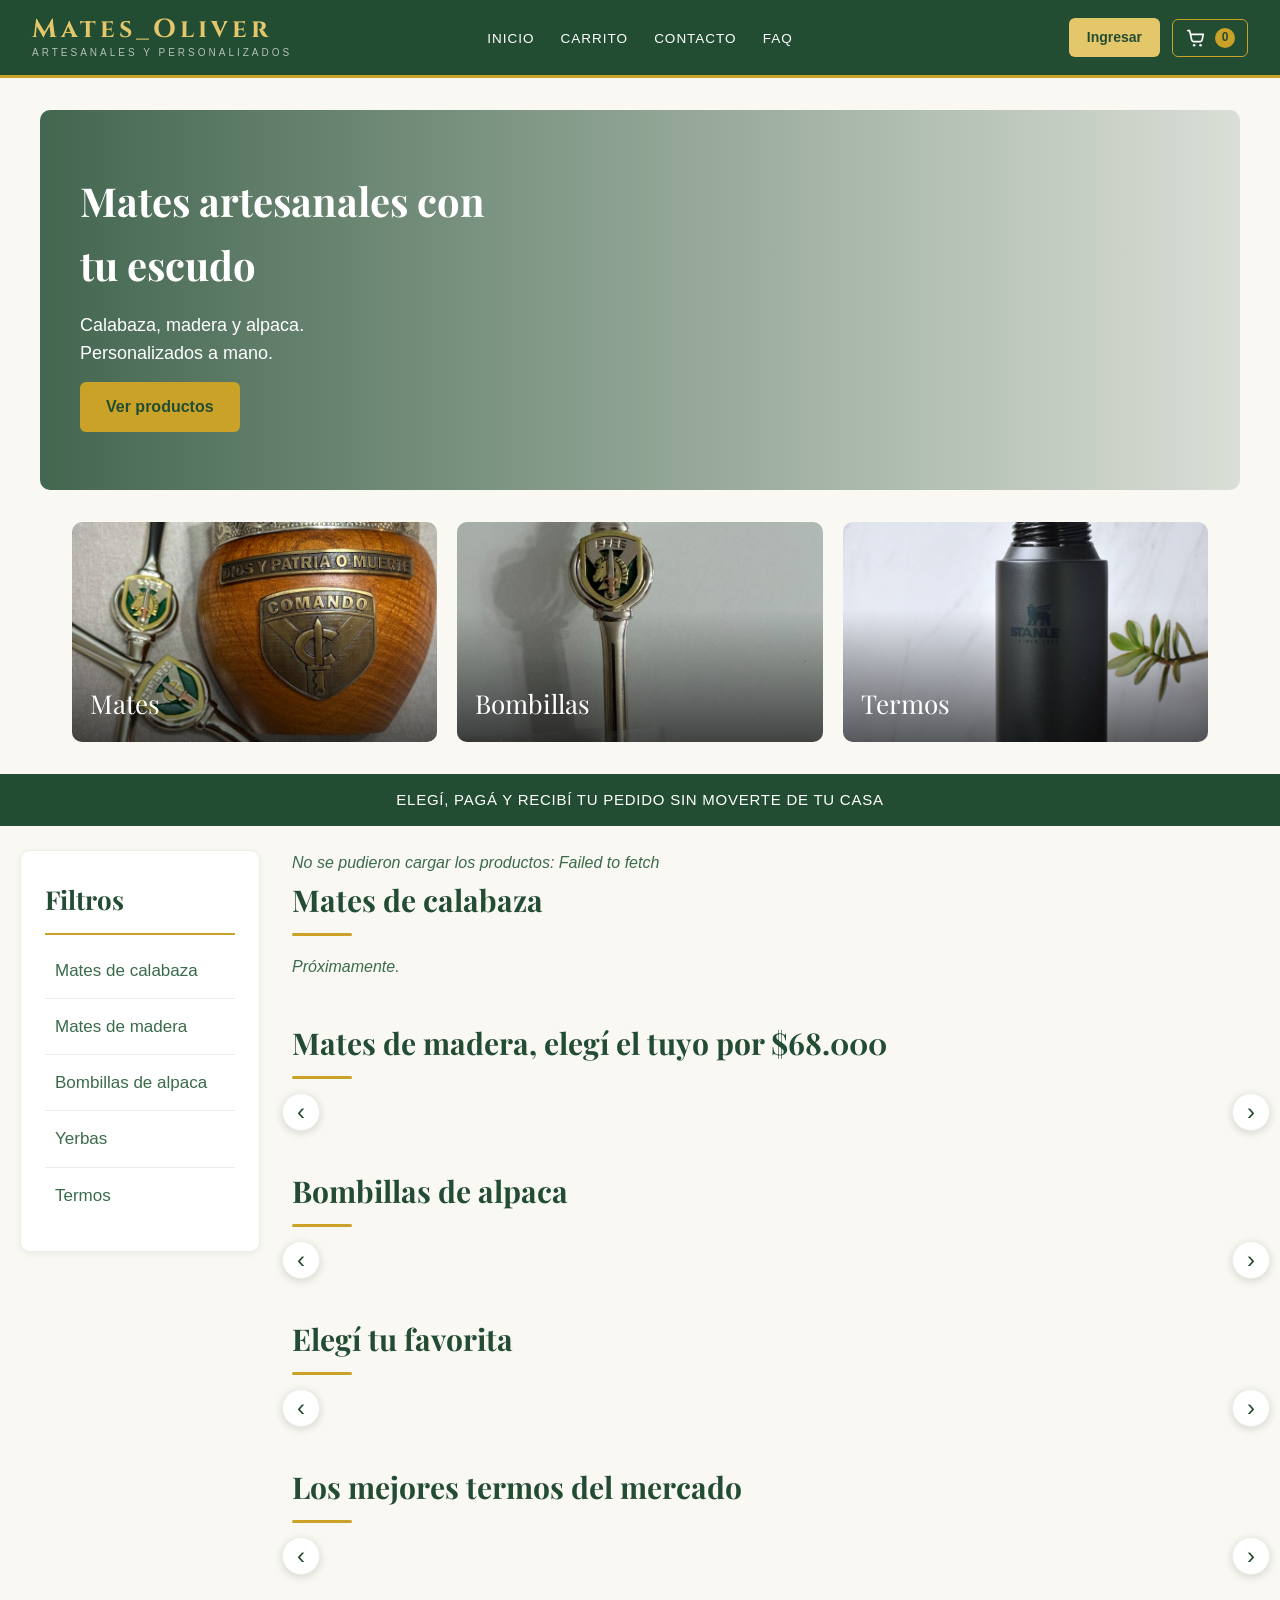
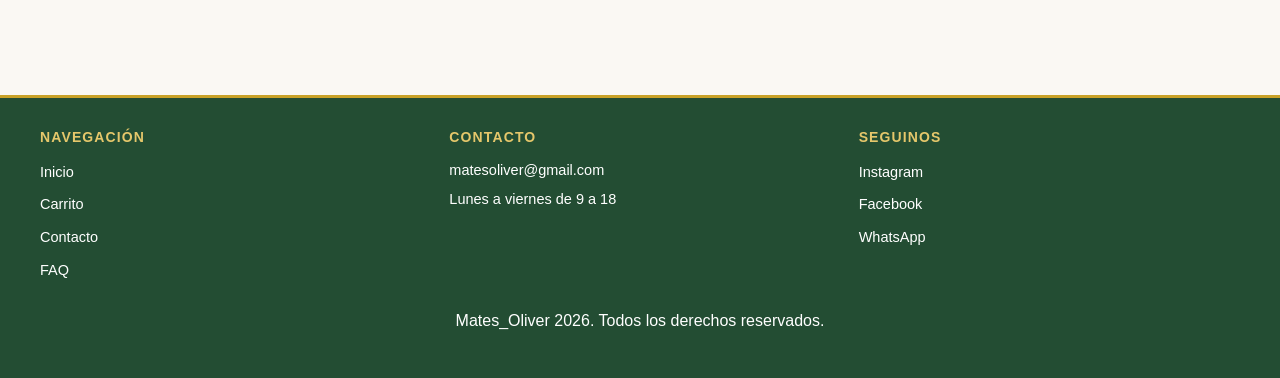
==== commit 2d77f364: "Implementa carga de productos desde Supabase: elimina productos estáticos en HTML, agrega lógica par" ====
--- a/index.html
+++ b/index.html
@@ -92,322 +92,34 @@
 
     <div class="catalogo">
 
+      <!-- Mientras llegan los productos dice "Cargando..."; si falla, el error. -->
+      <p id="aviso-catalogo" class="aviso-catalogo" role="status" aria-live="polite"></p>
+
       <section id="mates-calabaza">
         <h2>Mates de calabaza</h2>
         <p class="proximamente">Próximamente.</p>
       </section>
 
+      <!-- Las grillas quedan vacías: index.js las llena con lo que hay
+           en Supabase, usando el id de cada section como categoría. -->
       <section id="mates-madera">
         <h2>Mates de madera, elegí el tuyo por $68.000</h2>
-        <div class="grilla">
-
-          <article data-especialidad="Paracaidista" data-color="Claro" data-ampliada="fotos/mate-paracaidista-claro-grande.png">
-            <img src="fotos/mata-paracaidista-claro.jpeg" alt="Mate Paracaidista claro">
-            <h3>Mate Paracaidista claro</h3>
-            <p class="precio-anterior">$85.000</p>
-            <p class="precio">$68.000</p>
-            <p class="cuotas">3 cuotas sin interés de $22.666</p>
-            <a class="boton-comprar" href="carrito.html">Agregar al carrito</a>
-          </article>
-
-          <article data-especialidad="Asalto Aéreo" data-color="Natural" data-ampliada="fotos/mate-asalto-aereo-grande.png">
-            <img src="fotos/mate-asalto-aereo.jpeg" alt="Mate Asalto Aereo">
-            <h3>Mate Asalto Aereo</h3>
-            <p class="precio-anterior">$85.000</p>
-            <p class="precio">$68.000</p>
-            <p class="cuotas">3 cuotas sin interés de $22.666</p>
-            <a class="boton-comprar" href="carrito.html">Agregar al carrito</a>
-          </article>
-
-          <article data-especialidad="Cazador de Montaña" data-color="Claro" data-ampliada="fotos/mate-cazador-de-montana-claro-grande.png">
-            <img src="fotos/mate-cazador-de-montana-claro.jpeg" alt="Mate Cazador de Montaña claro">
-            <h3>Mate Cazador de Montaña claro</h3>
-            <p class="precio-anterior">$85.000</p>
-            <p class="precio">$68.000</p>
-            <p class="cuotas">3 cuotas sin interés de $22.666</p>
-            <a class="boton-comprar" href="carrito.html">Agregar al carrito</a>
-          </article>
-
-          <article data-especialidad="Cazador de Montaña" data-color="Negro" data-ampliada="fotos/mate-cazador-de-montana-negro-grande.png">
-            <img src="fotos/mate-cazador-de-montana-negro.jpeg" alt="Mate Cazador de Montaña negro">
-            <h3>Mate Cazador de Montaña negro</h3>
-            <p class="precio-anterior">$85.000</p>
-            <p class="precio">$68.000</p>
-            <p class="cuotas">3 cuotas sin interés de $22.666</p>
-            <a class="boton-comprar" href="carrito.html">Agregar al carrito</a>
-          </article>
-
-          <article data-especialidad="Cazador de Monte" data-color="Claro" data-ampliada="fotos/mate-cazador-de-monte-claro-grande.png">
-            <img src="fotos/mate-cazador-de-monte-claro.jpeg" alt="Mate Cazador de Monte Claro">
-            <h3>Mate Cazador de Monte Claro</h3>
-            <p class="precio-anterior">$85.000</p>
-            <p class="precio">$68.000</p>
-            <p class="cuotas">3 cuotas sin interés de $22.666</p>
-            <a class="boton-comprar" href="carrito.html">Agregar al carrito</a>
-          </article>
-
-          <article data-especialidad="Cazador de Monte" data-color="Negro" data-ampliada="fotos/mate-cazador-de-monte-negro-grande.png">
-            <img src="fotos/mate-cazador-de-monte-negro.jpeg" alt="Mate Cazador de Monte Negro">
-            <h3>Mate Cazador de Monte Negro</h3>
-            <p class="precio-anterior">$85.000</p>
-            <p class="precio">$68.000</p>
-            <p class="cuotas">3 cuotas sin interés de $22.666</p>
-            <a class="boton-comprar" href="carrito.html">Agregar al carrito</a>
-          </article>
-
-          <article data-especialidad="Comando" data-color="Claro" data-ampliada="fotos/mate-comando-claro-grande.png">
-            <img src="fotos/mate-comando-claro.jpeg" alt="Mate Comando claro">
-            <h3>Mate Comando claro</h3>
-            <p class="precio-anterior">$85.000</p>
-            <p class="precio">$68.000</p>
-            <p class="cuotas">3 cuotas sin interés de $22.666</p>
-            <a class="boton-comprar" href="carrito.html">Agregar al carrito</a>
-          </article>
-
-          <article data-especialidad="Monte" data-color="Claro" data-ampliada="fotos/mate-monte-claro-grande.png">
-            <img src="fotos/mate-monte-claro.jpeg" alt="Mate Monte claro">
-            <h3>Mate Monte claro</h3>
-            <p class="precio-anterior">$85.000</p>
-            <p class="precio">$68.000</p>
-            <p class="cuotas">3 cuotas sin interés de $22.666</p>
-            <a class="boton-comprar" href="carrito.html">Agregar al carrito</a>
-          </article>
-
-          <article data-especialidad="Monte" data-color="Negro" data-ampliada="fotos/mate-monte-negro-grande.png">
-            <img src="fotos/mate-monte-negro.jpeg" alt="Mate Monte negro">
-            <h3>Mate Monte negro</h3>
-            <p class="precio-anterior">$85.000</p>
-            <p class="precio">$68.000</p>
-            <p class="cuotas">3 cuotas sin interés de $22.666</p>
-            <a class="boton-comprar" href="carrito.html">Agregar al carrito</a>
-          </article>
-
-          <article data-especialidad="Paracaidista" data-color="Oscuro" data-ampliada="fotos/mate-paracaidista-oscuro-grande.png">
-            <img src="fotos/mate-paracaidista-oscuro.jpeg" alt="Mate Paracaidista Oscuro">
-            <h3>Mate Paracaidista Oscuro</h3>
-            <p class="precio-anterior">$85.000</p>
-            <p class="precio">$68.000</p>
-            <p class="cuotas">3 cuotas sin interés de $22.666</p>
-            <a class="boton-comprar" href="carrito.html">Agregar al carrito</a>
-          </article>
-
-        </div>
+        <div class="grilla"></div>
       </section>
 
       <section id="bombillas-alpaca">
         <h2>Bombillas de alpaca</h2>
-        <div class="grilla">
-
-          <article data-especialidad="Caballería" data-ampliada="fotos/bombilla-alpaca-caballeria-grande.png">
-            <img src="fotos/bombilla-alpaca-caballeria.jpeg" alt="Bombilla Alpaca Caballeria">
-            <h3>Bombilla Alpaca Caballeria</h3>
-            <p class="precio-anterior">$65.000</p>
-            <p class="precio">$55.000</p>
-            <p class="cuotas">3 cuotas sin interés de $18.333</p>
-            <a class="boton-comprar" href="carrito.html">Agregar al carrito</a>
-          </article>
-
-          <article data-especialidad="Comando" data-ampliada="fotos/bombilla-alpaca-comando-grande.png">
-            <img src="fotos/bombilla-alpaca-comando.jpeg" alt="Bombilla Alpaca Comando">
-            <h3>Bombilla Alpaca Comando</h3>
-            <p class="precio-anterior">$65.000</p>
-            <p class="precio">$55.000</p>
-            <p class="cuotas">3 cuotas sin interés de $18.333</p>
-            <a class="boton-comprar" href="carrito.html">Agregar al carrito</a>
-          </article>
-
-          <article data-especialidad="Comando" data-ampliada="fotos/bombilla-alpaca-comando-2-grande.png">
-            <img src="fotos/bombilla-alpaca-comando-2.jpeg" alt="Bombilla Alpaca Comando 2">
-            <h3>Bombilla Alpaca Comando 2</h3>
-            <p class="precio-anterior">$65.000</p>
-            <p class="precio">$55.000</p>
-            <p class="cuotas">3 cuotas sin interés de $18.333</p>
-            <a class="boton-comprar" href="carrito.html">Agregar al carrito</a>
-          </article>
-
-          <article data-especialidad="Fuerzas Especiales" data-ampliada="fotos/bombilla-alpaca-ffee-grande.png">
-            <img src="fotos/bombilla-alpaca-ffee.jpeg" alt="Bombilla Alpaca FFEE">
-            <h3>Bombilla Alpaca FFEE</h3>
-            <p class="precio-anterior">$65.000</p>
-            <p class="precio">$55.000</p>
-            <p class="cuotas">3 cuotas sin interés de $18.333</p>
-            <a class="boton-comprar" href="carrito.html">Agregar al carrito</a>
-          </article>
-
-          <article data-especialidad="Intendencia" data-ampliada="fotos/bombilla-alpaca-intendencia-grande.png">
-            <img src="fotos/bombilla-alpaca-intendencia.jpeg" alt="Bombilla Alpaca Intendencia">
-            <h3>Bombilla Alpaca Intendencia</h3>
-            <p class="precio-anterior">$65.000</p>
-            <p class="precio">$55.000</p>
-            <p class="cuotas">3 cuotas sin interés de $18.333</p>
-            <a class="boton-comprar" href="carrito.html">Agregar al carrito</a>
-          </article>
-
-          <article data-especialidad="Asalto Aéreo" data-ampliada="fotos/bombilla-alpaca-asalto-aereo-grande.png">
-            <img src="fotos/bombilla-alpaca-asalto-aereo.jpeg" alt="Bombilla Alpaca asalto aereo">
-            <h3>Bombilla Alpaca asalto aereo</h3>
-            <p class="precio-anterior">$65.000</p>
-            <p class="precio">$55.000</p>
-            <p class="cuotas">3 cuotas sin interés de $18.333</p>
-            <a class="boton-comprar" href="carrito.html">Agregar al carrito</a>
-          </article>
-
-          <article data-especialidad="Cazador de Montaña" data-ampliada="fotos/bombilla-alpaca-cazador-de-montana-grande.png">
-            <img src="fotos/bombilla-alpaca-cazador-de-montana.jpeg" alt="Bombilla Alpaca cazador de Montaña">
-            <h3>Bombilla Alpaca cazador de Montaña</h3>
-            <p class="precio-anterior">$65.000</p>
-            <p class="precio">$55.000</p>
-            <p class="cuotas">3 cuotas sin interés de $18.333</p>
-            <a class="boton-comprar" href="carrito.html">Agregar al carrito</a>
-          </article>
-
-          <article data-especialidad="Cazador Patagónico" data-ampliada="fotos/bombilla-alpaca-cazador-patagonico-grande.png">
-            <img src="fotos/bombilla-alpaca-cazador-patagonico.jpeg" alt="Bombilla Alpaca cazador patagonico">
-            <h3>Bombilla Alpaca cazador patagonico</h3>
-            <p class="precio-anterior">$65.000</p>
-            <p class="precio">$55.000</p>
-            <p class="cuotas">3 cuotas sin interés de $18.333</p>
-            <a class="boton-comprar" href="carrito.html">Agregar al carrito</a>
-          </article>
-
-          <article data-especialidad="Educación Física" data-ampliada="fotos/bombilla-alpaca-educacion-fisica-grande.png">
-            <img src="fotos/bombilla-alpaca-educacion-fisica.jpeg" alt="Bombilla Alpaca educacion fisica">
-            <h3>Bombilla Alpaca educacion fisica</h3>
-            <p class="precio-anterior">$65.000</p>
-            <p class="precio">$55.000</p>
-            <p class="cuotas">3 cuotas sin interés de $18.333</p>
-            <a class="boton-comprar" href="carrito.html">Agregar al carrito</a>
-          </article>
-
-          <article data-especialidad="Paracaidista" data-ampliada="fotos/bombilla-alpaca-paracaidista-grande.png">
-            <img src="fotos/bombilla-alpaca-paracaidista.jpeg" alt="Bombilla Alpaca paracaidista">
-            <h3>Bombilla Alpaca paracaidista</h3>
-            <p class="precio-anterior">$65.000</p>
-            <p class="precio">$55.000</p>
-            <p class="cuotas">3 cuotas sin interés de $18.333</p>
-            <a class="boton-comprar" href="carrito.html">Agregar al carrito</a>
-          </article>
-
-        </div>
+        <div class="grilla"></div>
       </section>
 
       <section id="yerbas">
         <h2>Elegí tu favorita</h2>
-        <div class="grilla">
-
-           <article data-especialidad="Canarias" data-ampliada="fotos/yerba-canarias-grande.jpeg">
-            <img src="fotos/yerba-canarias.jpeg" alt="Yerba Canarias">
-            <h3>Yerba Canarias</h3>
-            <p class="precio">Consultar precio</p>
-            <a class="boton-comprar" href="carrito.html">Agregar al carrito</a>
-          </article>
-
-          <article data-especialidad="Verdeflor" data-ampliada="fotos/yerba-verdeflor-grande.jpeg">
-            <img src="fotos/yerba-verdeflor.jpeg" alt="Yerba Verdeflor">
-            <h3>Yerba Verdeflor</h3>
-            <p class="precio">Consultar precio</p>
-            <a class="boton-comprar" href="carrito.html">Agregar al carrito</a>
-          </article>
-
-          <article data-especialidad="Rosamonte" data-ampliada="fotos/yerba-rosamonte-grande.jpeg">
-            <img src="fotos/yerba-rosamonte.jpeg" alt="Yerba Rosamonte">
-            <h3>Yerba Rosamonte</h3>
-            <p class="precio">Consultar precio</p>
-            <a class="boton-comprar" href="carrito.html">Agregar al carrito</a>
-          </article>
-
-          <article data-especialidad="Playadito" data-ampliada="fotos/yerba-playadito-grande.jpeg">
-            <img src="fotos/yerba-playadito.jpeg" alt="Yerba Playadito">
-            <h3>Yerba Playadito</h3>
-            <p class="precio">Consultar precio</p>
-            <a class="boton-comprar" href="carrito.html">Agregar al carrito</a>
-                    </article>
-
-          <article data-especialidad="Cachamate" data-ampliada="fotos/yerba-cachamate-500g-grande.jpg">
-            <img src="fotos/yerba-cachamate-500g.jpg" alt="Yerba Cachamate de 500 gramos">
-            <h3>Yerba Cachamate 500 g</h3>
-            <p class="precio">Consultar precio</p>
-            <a class="boton-comprar" href="carrito.html">Agregar al carrito</a>
-          </article>
-
-          <article data-especialidad="La Tranquera" data-ampliada="fotos/yerba-la-tranquera-1kg-grande.jpg">
-            <img src="fotos/yerba-la-tranquera-1kg.jpg" alt="Yerba La Tranquera de 1 kilo">
-            <h3>Yerba La Tranquera 1 kg</h3>
-            <p class="precio">Consultar precio</p>
-            <a class="boton-comprar" href="carrito.html">Agregar al carrito</a>
-          </article>
-
-          <article data-especialidad="Mate Rojo" data-ampliada="fotos/yerba-mate-rojo-1kg-grande.jpg">
-            <img src="fotos/yerba-mate-rojo-1kg.jpg" alt="Yerba Mate Rojo de 1 kilo">
-            <h3>Yerba Mate Rojo 1 kg</h3>
-            <p class="precio">Consultar precio</p>
-            <a class="boton-comprar" href="carrito.html">Agregar al carrito</a>
-          </article>
-
-          <article data-especialidad="Piporé Suave" data-ampliada="fotos/yerba-pipore-suave-500g-grande.jpg">
-            <img src="fotos/yerba-pipore-suave-500g.jpg" alt="Yerba Piporé Suave de 500 gramos">
-            <h3>Yerba Piporé Suave 500 g</h3>
-            <p class="precio">Consultar precio</p>
-            <a class="boton-comprar" href="carrito.html">Agregar al carrito</a>
-          </article>
-
-        </div>
+        <div class="grilla"></div>
       </section>
 
       <section id="termos">
         <h2>Los mejores termos del mercado</h2>
-        <div class="grilla">
-
-          <article data-especialidad="Coleman" data-ampliada="fotos/termo-coleman-grande.jpeg">
-            <img src="fotos/termo-coleman.jpeg" alt="Termo Coleman de 1,2 litros">
-            <h3>Termo Coleman 1,2 L</h3>
-            <p class="precio">Consultar precio</p>
-            <a class="boton-comprar" href="carrito.html">Agregar al carrito</a>
-          </article>
-
-          <article data-especialidad="Stanley Negro" data-ampliada="fotos/termo-stanley-negro-grande.jpeg">
-            <img src="fotos/termo-stanley-negro.jpeg" alt="Termo Stanley negro de 1,2 litros">
-            <h3>Termo Stanley Negro 1,2 L</h3>
-            <p class="precio">Consultar precio</p>
-            <a class="boton-comprar" href="carrito.html">Agregar al carrito</a>
-          </article>
-
-          <article data-especialidad="Stanley Plateado" data-ampliada="fotos/termo-stanley-plateado-grande.jpeg">
-            <img src="fotos/termo-stanley-plateado.jpeg" alt="Termo Stanley plateado de 1,2 litros">
-            <h3>Termo Stanley Plateado 1,2 L</h3>
-            <p class="precio">Consultar precio</p>
-            <a class="boton-comprar" href="carrito.html">Agregar al carrito</a>
-                    </article>
-
-          <article data-especialidad="Coleman Negro" data-ampliada="fotos/termo-coleman-negro-1lt-grande.jpeg">
-            <img src="fotos/termo-coleman-negro-1lt.jpeg" alt="Termo Coleman negro de 1 litro">
-            <h3>Termo Coleman Negro 1 L</h3>
-            <p class="precio">Consultar precio</p>
-            <a class="boton-comprar" href="carrito.html">Agregar al carrito</a>
-          </article>
-
-          <article data-especialidad="Hudson" data-ampliada="fotos/termo-hudson-1.2lt-grande.jpg">
-            <img src="fotos/termo-hudson-1.2lt.jpg" alt="Termo Hudson de 1,2 litros">
-            <h3>Termo Hudson 1,2 L</h3>
-            <p class="precio">Consultar precio</p>
-            <a class="boton-comprar" href="carrito.html">Agregar al carrito</a>
-          </article>
-
-          <article data-especialidad="Lumilagro" data-ampliada="fotos/termo-lumilagro-1.2lt-grande.jpg">
-            <img src="fotos/termo-lumilagro-1.2lt.jpg" alt="Termo Lumilagro de 1,2 litros">
-            <h3>Termo Lumilagro 1,2 L</h3>
-            <p class="precio">Consultar precio</p>
-            <a class="boton-comprar" href="carrito.html">Agregar al carrito</a>
-          </article>
-
-          <article data-especialidad="Contigo" data-ampliada="fotos/termo-contigo-grande.jpeg">
-            <img src="fotos/termo-contigo.jpeg" alt="Termo Contigo">
-            <h3>Termo Contigo</h3>
-            <p class="precio">Consultar precio</p>
-            <a class="boton-comprar" href="carrito.html">Agregar al carrito</a>
-          </article>
-
-        </div>
+        <div class="grilla"></div>
       </section>
 
     </div>
@@ -556,123 +268,7 @@
     <img class="visor-foto" src="" alt="">
   </div>
 
-<script>
-
-  document.querySelectorAll('.grilla').forEach(function (grilla) {
-    const marco = document.createElement('div');
-    marco.className = 'marco-carrusel';
-    grilla.parentNode.insertBefore(marco, grilla);
-    marco.appendChild(grilla);
-
-    [['izq', '\u2039', -300, 'Ver productos anteriores'],
-     ['der', '\u203A',  300, 'Ver más productos']].forEach(function (f) {
-      const boton = document.createElement('button');
-      boton.type = 'button';
-      boton.className = 'flecha flecha-' + f[0];
-      boton.textContent = f[1];
-      boton.setAttribute('aria-label', f[3]);
-      boton.addEventListener('click', function () {
-        grilla.scrollBy({ left: f[2], behavior: 'smooth' });
-      });
-      marco.appendChild(boton);
-    });
-  });
-
-  const fondoFicha = document.getElementById('fondo-ficha');
-
- document.querySelectorAll('#mates-madera article[data-especialidad]').forEach(function (tarjeta) {
-    tarjeta.addEventListener('click', function (evento) {
-      if (evento.target.closest('.boton-comprar')) return;
-
-      const nombre = tarjeta.querySelector('h3').textContent;
-
-      fondoFicha.querySelector('.ficha-foto').src = tarjeta.querySelector('img').src;
-      fondoFicha.querySelector('.ficha-foto').alt = nombre;
-      fondoFicha.querySelector('.ficha-titulo').textContent = nombre;
-      fondoFicha.querySelector('.ficha-precio').textContent = tarjeta.querySelector('.precio').textContent;
-      fondoFicha.querySelector('.ficha-color').textContent = tarjeta.dataset.color;
-      fondoFicha.querySelector('.ficha-especialidad').textContent = tarjeta.dataset.especialidad;
-      fondoFicha.querySelector('.ficha-foto').dataset.ampliada = tarjeta.dataset.ampliada || '';
-
-      fondoFicha.classList.add('abierta');
-      document.body.style.overflow = 'hidden';
-    });
-  });
-
-    const fondoFichaBombilla = document.getElementById('fondo-ficha-bombilla');
-
-  document.querySelectorAll('#bombillas-alpaca article[data-especialidad]').forEach(function (tarjeta) {
-    tarjeta.addEventListener('click', function (evento) {
-      if (evento.target.closest('.boton-comprar')) return;
-
-      const nombre = tarjeta.querySelector('h3').textContent;
-
-      fondoFichaBombilla.querySelector('.ficha-foto').src = tarjeta.querySelector('img').src;
-      fondoFichaBombilla.querySelector('.ficha-foto').alt = nombre;
-      fondoFichaBombilla.querySelector('.ficha-titulo').textContent = nombre;
-      fondoFichaBombilla.querySelector('.ficha-precio').textContent = tarjeta.querySelector('.precio').textContent;
-      fondoFichaBombilla.querySelector('.ficha-especialidad').textContent = tarjeta.dataset.especialidad;
-      fondoFichaBombilla.querySelector('.ficha-foto').dataset.ampliada = tarjeta.dataset.ampliada || '';
-
-      fondoFichaBombilla.classList.add('abierta');
-      document.body.style.overflow = 'hidden';
-    });
-  });
-    function cerrarFicha() {
-    document.querySelectorAll('.fondo-ficha.abierta').forEach(function (fondo) {
-      fondo.classList.remove('abierta');
-    });
-    document.body.style.overflow = '';
-  }
-
-  document.querySelectorAll('.fondo-ficha').forEach(function (fondo) {
-    fondo.querySelector('.cerrar-ficha').addEventListener('click', cerrarFicha);
-
-    fondo.addEventListener('click', function (evento) {
-      if (evento.target === fondo) cerrarFicha();
-    });
-  });
-
-  const fondoVisor = document.getElementById('fondo-visor');
-  const visorFoto = fondoVisor.querySelector('.visor-foto');
-
-  // Si la foto grande todavia no existe, el navegador dispara 'error'
-  // y mostramos la del catalogo en su lugar. Asi el visor abre siempre.
-  visorFoto.addEventListener('error', function () {
-    const respaldo = visorFoto.dataset.respaldo;
-    if (respaldo && visorFoto.src !== respaldo) visorFoto.src = respaldo;
-  });
-
-  document.querySelectorAll('.fondo-ficha .ficha-foto').forEach(function (foto) {
-    foto.addEventListener('click', function () {
-      visorFoto.dataset.respaldo = foto.src;
-      visorFoto.alt = foto.alt;
-      visorFoto.src = foto.dataset.ampliada || foto.src;
-
-      fondoVisor.classList.add('abierta');
-    });
-  });
-
-  function cerrarVisor() {
-    fondoVisor.classList.remove('abierta');
-  }
-
-  fondoVisor.querySelector('.cerrar-visor').addEventListener('click', cerrarVisor);
-
-  fondoVisor.addEventListener('click', function (evento) {
-    if (evento.target === fondoVisor) cerrarVisor();
-  });
-
-  // Escape cierra primero la foto grande; recien despues la ficha.
-  document.addEventListener('keydown', function (evento) {
-    if (evento.key !== 'Escape') return;
-
-    if (fondoVisor.classList.contains('abierta')) {
-      cerrarVisor();
-    } else {
-      cerrarFicha();
-    }
-  });
-</script>
+<script src="index.js"></script>
+
 </body>
 </html>
--- a/style.css
+++ b/style.css
@@ -1142,7 +1142,7 @@
   text-decoration: none;
 }
 
-/* Ojo con esto: la regla vieja de .barra-superior h1 le pone order: 2,
+/* La regla vieja de .barra-superior h1 le pone order: 2,
    que servia cuando el h1 competia con el buscador y el carrito.
    Adentro de .marca ese order lo mandaria abajo del lema, asi que lo reseteamos. */
 .marca h1 {
@@ -1292,4 +1292,517 @@
   text-align: center;
   font-size: 14px;
   margin-bottom: 0;
+}
+/* ===== Carrito: lista de productos + caja de resumen ===== */
+
+.carrito {
+  flex: 1 1 100%;
+}
+
+.carrito-cantidad {
+  margin-top: -8px;
+  color: var(--verde);
+  font-size: 14px;
+}
+
+/* La lista se estira con lo que sobra; el resumen mide siempre 300px.
+   align-items: start evita que la caja se estire hasta abajo de todo. */
+.carrito-columnas {
+  display: grid;
+  grid-template-columns: 1fr 300px;
+  align-items: start;
+  gap: 24px;
+}
+
+.carrito-lista {
+  display: flex;
+  flex-direction: column;
+  gap: 16px;
+}
+
+/* Foto | datos | precio */
+.item-carrito {
+  display: grid;
+  grid-template-columns: 96px 1fr auto;
+  align-items: center;
+  gap: 16px;
+
+  background-color: #ffffff;
+  border: 1px solid var(--verde-claro);
+  border-radius: 10px;
+  padding: 16px;
+}
+
+.item-carrito img {
+  width: 96px;
+  height: 96px;
+  object-fit: cover;
+  border-radius: 8px;
+}
+
+.item-datos h3 {
+  margin: 0 0 4px;
+  font-size: 17px;
+}
+
+.item-detalle {
+  margin: 0 0 12px;
+  color: var(--verde);
+  font-size: 13px;
+}
+
+/* overflow: hidden recorta las esquinas de los botones contra el borde
+   redondeado, y los tres quedan como una sola pieza. */
+.cantidad {
+  display: inline-flex;
+  align-items: center;
+  border: 1px solid var(--verde-claro);
+  border-radius: 6px;
+  overflow: hidden;
+}
+
+.cantidad button {
+  background-color: var(--verde-claro);
+  color: var(--verde-oscuro);
+  border: none;
+  border-radius: 0;
+  padding: 4px 12px;
+  font-size: 16px;
+  line-height: 1.4;
+}
+
+.cantidad button:hover {
+  background-color: var(--dorado-claro);
+}
+
+.cantidad span {
+  min-width: 38px;
+  text-align: center;
+  font-size: 15px;
+}
+
+.item-precio {
+  text-align: right;
+}
+
+.item-precio .precio {
+  margin: 0 0 10px;
+}
+
+/* ===== Caja de resumen ===== */
+
+/* El mismo truco de los filtros: acompaña el scroll sin taparse con el header. */
+.resumen {
+  position: sticky;
+  top: calc(var(--alto-header) + 16px);
+
+  background-color: #ffffff;
+  border: 1px solid var(--verde-claro);
+  border-radius: 10px;
+  padding: 20px;
+  box-shadow: 0 2px 6px rgba(35, 77, 51, 0.07);
+}
+
+.resumen h3 {
+  margin: 0 0 14px;
+  font-size: 17px;
+}
+
+/* space-between manda el nombre a la izquierda y el numero a la derecha. */
+.linea {
+  display: flex;
+  justify-content: space-between;
+  margin: 0 0 8px;
+  font-size: 15px;
+}
+
+.gratis {
+  color: var(--verde);
+  font-weight: bold;
+}
+
+.linea.total {
+  border-top: 1px solid var(--verde-claro);
+  margin-top: 14px;
+  padding-top: 14px;
+  font-size: 19px;
+  font-weight: bold;
+  color: var(--verde-oscuro);
+}
+
+.resumen .cuotas {
+  margin: 0 0 16px;
+}
+
+.resumen .boton-comprar {
+  width: 100%;
+  margin-bottom: 10px;
+}
+
+.seguir {
+  display: block;
+  text-align: center;
+  color: var(--verde-oscuro);
+  font-size: 14px;
+}
+
+/* En pantallas chicas el resumen baja y el precio pasa debajo del producto. */
+@media (max-width: 760px) {
+  .carrito-columnas {
+    grid-template-columns: 1fr;
+  }
+
+  .resumen {
+    position: static;
+  }
+
+  .item-carrito {
+    grid-template-columns: 72px 1fr;
+  }
+
+  .item-carrito img {
+    width: 72px;
+    height: 72px;
+  }
+
+  .item-precio {
+    grid-column: 1 / -1;
+    display: flex;
+    justify-content: space-between;
+    align-items: center;
+  }
+
+  .item-precio .precio {
+    margin: 0;
+  }
+}
+
+/* ===== Formularios: grupos con fieldset ===== */
+
+/* El fieldset agrupa campos y legend es el titulo del grupo.
+   Ocupa todo el ancho del panel y adentro repite la misma grilla,
+   asi los campos se siguen acomodando igual que cuando eran
+   hijos directos del form. */
+.grupo-campos {
+  grid-column: 1 / -1;
+  display: grid;
+  grid-template-columns: repeat(auto-fit, minmax(220px, 1fr));
+  gap: 16px 20px;
+
+  /* El navegador le pone un borde y un margen propios al fieldset:
+     los reemplazamos por los de la tienda. */
+  border: 1px solid var(--verde-claro);
+  border-radius: 8px;
+  padding: 16px 18px 18px;
+  margin: 0;
+}
+
+.grupo-campos legend {
+  padding: 0 8px;
+  font-size: 13px;
+  font-weight: bold;
+  text-transform: uppercase;
+  letter-spacing: 0.06em;
+  color: var(--verde-oscuro);
+}
+
+/* En contacto el formulario no es un panel de varias columnas:
+   una sola columna y mas angosto. */
+.form-contacto .grupo-campos {
+  grid-template-columns: 1fr;
+  max-width: 480px;
+  margin-bottom: 20px;
+}
+
+/* El select quedaba afuera de la regla "input, textarea" de arriba,
+   asi que se veia con el estilo gris del navegador. */
+select {
+  width: 100%;
+  max-width: 400px;
+  padding: 10px;
+  border: 1px solid var(--verde-claro);
+  border-radius: 6px;
+  background-color: #ffffff;
+  font-family: inherit;
+  font-size: 15px;
+}
+
+/* Foco visible para quien navega con la tecla Tab.
+   focus-visible se activa solo con teclado, no al clickear con el mouse. */
+input:focus-visible,
+select:focus-visible,
+textarea:focus-visible,
+button:focus-visible,
+a:focus-visible {
+  outline: 3px solid var(--dorado);
+  outline-offset: 2px;
+}
+
+/* Campo obligatorio mal completado, marcado en rojo.
+   Uso :user-invalid y no :invalid porque :invalid se activa al cargar
+   la pagina y te pintaria todo de rojo antes de que la persona escriba. */
+input:user-invalid,
+textarea:user-invalid {
+  border-color: var(--rojo);
+}
+
+/* ===== Panel de administracion (backoffice) ===== */
+/* Todo empieza con .admin para no tocar ningun estilo de la tienda. */
+
+/* Un verde mas oscuro que el de la tienda: se nota que es otra zona.
+   Sticky y el borde dorado los hereda de la regla general de header. */
+.admin-header {
+  display: flex;
+  justify-content: space-between;
+  align-items: center;
+  gap: 16px;
+  padding: 14px 32px;
+  text-align: left;
+  background-color: #1b3a27;
+}
+
+.admin-marca {
+  display: flex;
+  flex-direction: column;
+  color: #ffffff;
+  text-decoration: none;
+}
+
+.admin-marca h1 {
+  margin: 0;
+  font-family: "Cinzel", Georgia, serif;
+  font-size: 22px;
+  letter-spacing: 3px;
+  line-height: 1.2;
+  color: var(--dorado-claro);
+}
+
+.admin-marca span {
+  font-size: 11px;
+  letter-spacing: 3px;
+  text-transform: uppercase;
+  opacity: 0.7;
+}
+
+.admin-volver {
+  color: #ffffff;
+  text-decoration: none;
+  border: 1px solid var(--dorado-claro);
+  border-radius: 6px;
+  padding: 8px 16px;
+  font-size: 14px;
+  transition: background-color 0.2s, color 0.2s;
+}
+
+.admin-volver:hover {
+  background-color: var(--dorado-claro);
+  color: var(--verde-oscuro);
+}
+
+/* main en la tienda es flex (filtros + catalogo). En el panel hay una sola
+   columna, asi que vuelve a block y se centra con un ancho maximo. */
+.admin-main {
+  display: block;
+  max-width: 1000px;
+  margin: 0 auto;
+  padding: 32px 20px;
+}
+
+.admin-titulo {
+  display: flex;
+  justify-content: space-between;
+  align-items: center;
+  flex-wrap: wrap;
+  gap: 16px;
+  margin-bottom: 16px;
+}
+
+.admin-titulo h2 {
+  margin: 0;
+}
+
+/* El formulario arranca escondido. Va despues de .form-panel en el archivo,
+   y como pesan lo mismo, gana esta regla. */
+.admin-formulario {
+  display: none;
+}
+
+.admin-formulario.abierto {
+  display: grid;
+}
+
+/* min-height reserva el lugar: si no, la lista salta cuando aparece el texto. */
+.admin-aviso {
+  min-height: 1.6em;
+  margin: 0 0 12px;
+  font-weight: 600;
+  color: var(--verde-oscuro);
+}
+
+.admin-lista {
+  list-style: none;
+  margin: 0;
+  padding: 0;
+  display: flex;
+  flex-direction: column;
+  gap: 12px;
+}
+
+/* Foto | nombre y detalle | precio | boton */
+.admin-item {
+  display: grid;
+  grid-template-columns: 64px 1fr auto auto;
+  align-items: center;
+  gap: 16px;
+  background-color: #ffffff;
+  border: 1px solid var(--verde-claro);
+  border-radius: 10px;
+  padding: 12px 16px;
+}
+
+/* El fondo verde claro se ve si la foto no carga, en vez de un hueco. */
+.admin-miniatura {
+  width: 64px;
+  height: 64px;
+  object-fit: cover;
+  border-radius: 8px;
+  background-color: var(--verde-claro);
+}
+
+.admin-item h3 {
+  margin: 0;
+  font-size: 16px;
+}
+
+.admin-detalle {
+  margin: 0;
+  font-size: 13px;
+  color: var(--verde);
+}
+
+.admin-precio {
+  margin: 0;
+  font-weight: bold;
+  color: var(--verde-oscuro);
+  white-space: nowrap;
+}
+
+.admin-item-mensaje {
+  padding: 16px;
+  text-align: center;
+  color: var(--verde);
+}
+
+.admin-footer {
+  margin-top: 40px;
+  padding: 18px 32px;
+  font-size: 14px;
+  background-color: #1b3a27;
+}
+
+.admin-footer a {
+  color: var(--dorado-claro);
+}
+
+/* En el celular: el header se apila y el precio y el boton
+   bajan abajo del nombre, al lado de la foto. */
+@media (max-width: 600px) {
+  .admin-header {
+    flex-direction: column;
+    text-align: center;
+  }
+
+  .admin-marca {
+    align-items: center;
+  }
+
+  .admin-item {
+    grid-template-columns: 56px 1fr;
+  }
+
+  .admin-miniatura {
+    width: 56px;
+    height: 56px;
+  }
+
+  .admin-precio,
+  .admin-item .eliminar {
+    grid-column: 2;
+    justify-self: start;
+  }
+}
+/* ===== Flechas del carrusel (recuperadas) ===== */
+/* Se borraron sin querer en el commit df37016. El JS seguia creando los
+   botones, pero sin estas reglas salian como botones comunes debajo de
+   la grilla en vez de flotar a los costados. */
+
+/* El marco es el que le da el "punto de referencia" a las flechas.
+   Sin position: relative aca, las flechas se irian al borde de la pantalla. */
+.marco-carrusel {
+  position: relative;
+}
+
+.flecha {
+  position: absolute;
+  top: 50%;
+  transform: translateY(-50%);
+  z-index: 3;
+
+  width: 38px;
+  height: 38px;
+  /* La regla general de button le mete padding 12px 28px y eso
+     deformaba las flechas: quedaban ovaladas en vez de redondas. */
+  padding: 0;
+  border: 1px solid var(--verde-claro);
+  border-radius: 50%;
+
+  background-color: #ffffff;
+  color: var(--verde-oscuro);
+  font-size: 24px;
+  line-height: 1;
+  cursor: pointer;
+
+  box-shadow: 0 2px 8px rgba(0, 0, 0, 0.15);
+  transition: background-color 0.25s ease, color 0.25s ease, transform 0.25s ease;
+}
+
+.flecha:hover {
+  background-color: var(--verde-oscuro);
+  color: var(--dorado-claro);
+  transform: translateY(-50%) scale(1.1);
+}
+
+.flecha-izq { left: -10px; }
+.flecha-der { right: -10px; }
+
+/* En pantallas chicas no hacen falta: ahi se arrastra con el dedo. */
+@media (max-width: 560px) {
+  .flecha { display: none; }
+}
+
+@media (prefers-reduced-motion: reduce) {
+  .flecha { transition: none; }
+}
+
+/* ===== Tienda desde Supabase ===== */
+
+/* "Agregar al carrito" ahora es un <button>. Un <a> con display: block
+   ocupa todo el ancho solo; un button no, hay que pedirselo. Tambien le
+   saco el borde gris y la letra que el navegador le pone a los botones. */
+button.boton-comprar {
+  width: 100%;
+  border: none;
+  font-family: inherit;
+  cursor: pointer;
+}
+
+.aviso-catalogo {
+  margin: 0;
+  color: var(--verde);
+  font-style: italic;
+}
+
+/* Vacio no ocupa lugar, asi no queda un hueco arriba del catalogo. */
+.aviso-catalogo:empty {
+  display: none;
 }
